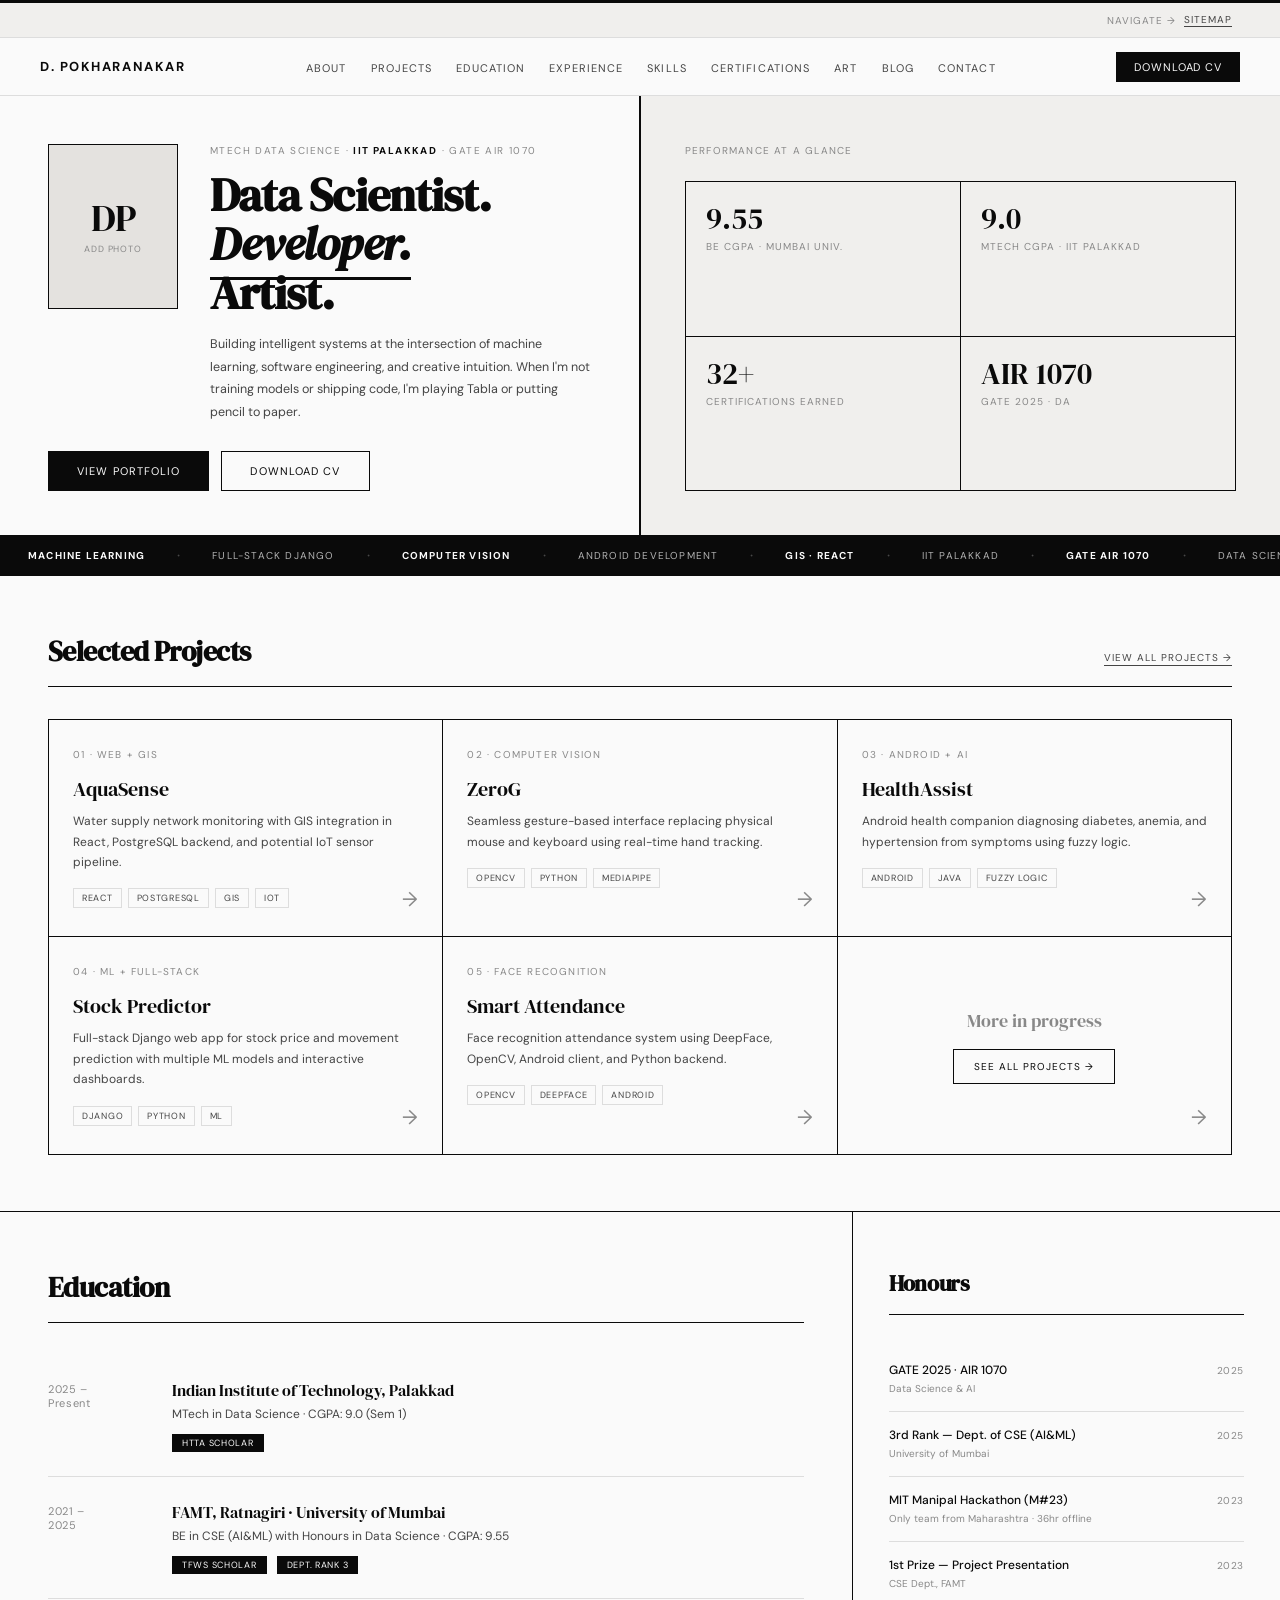
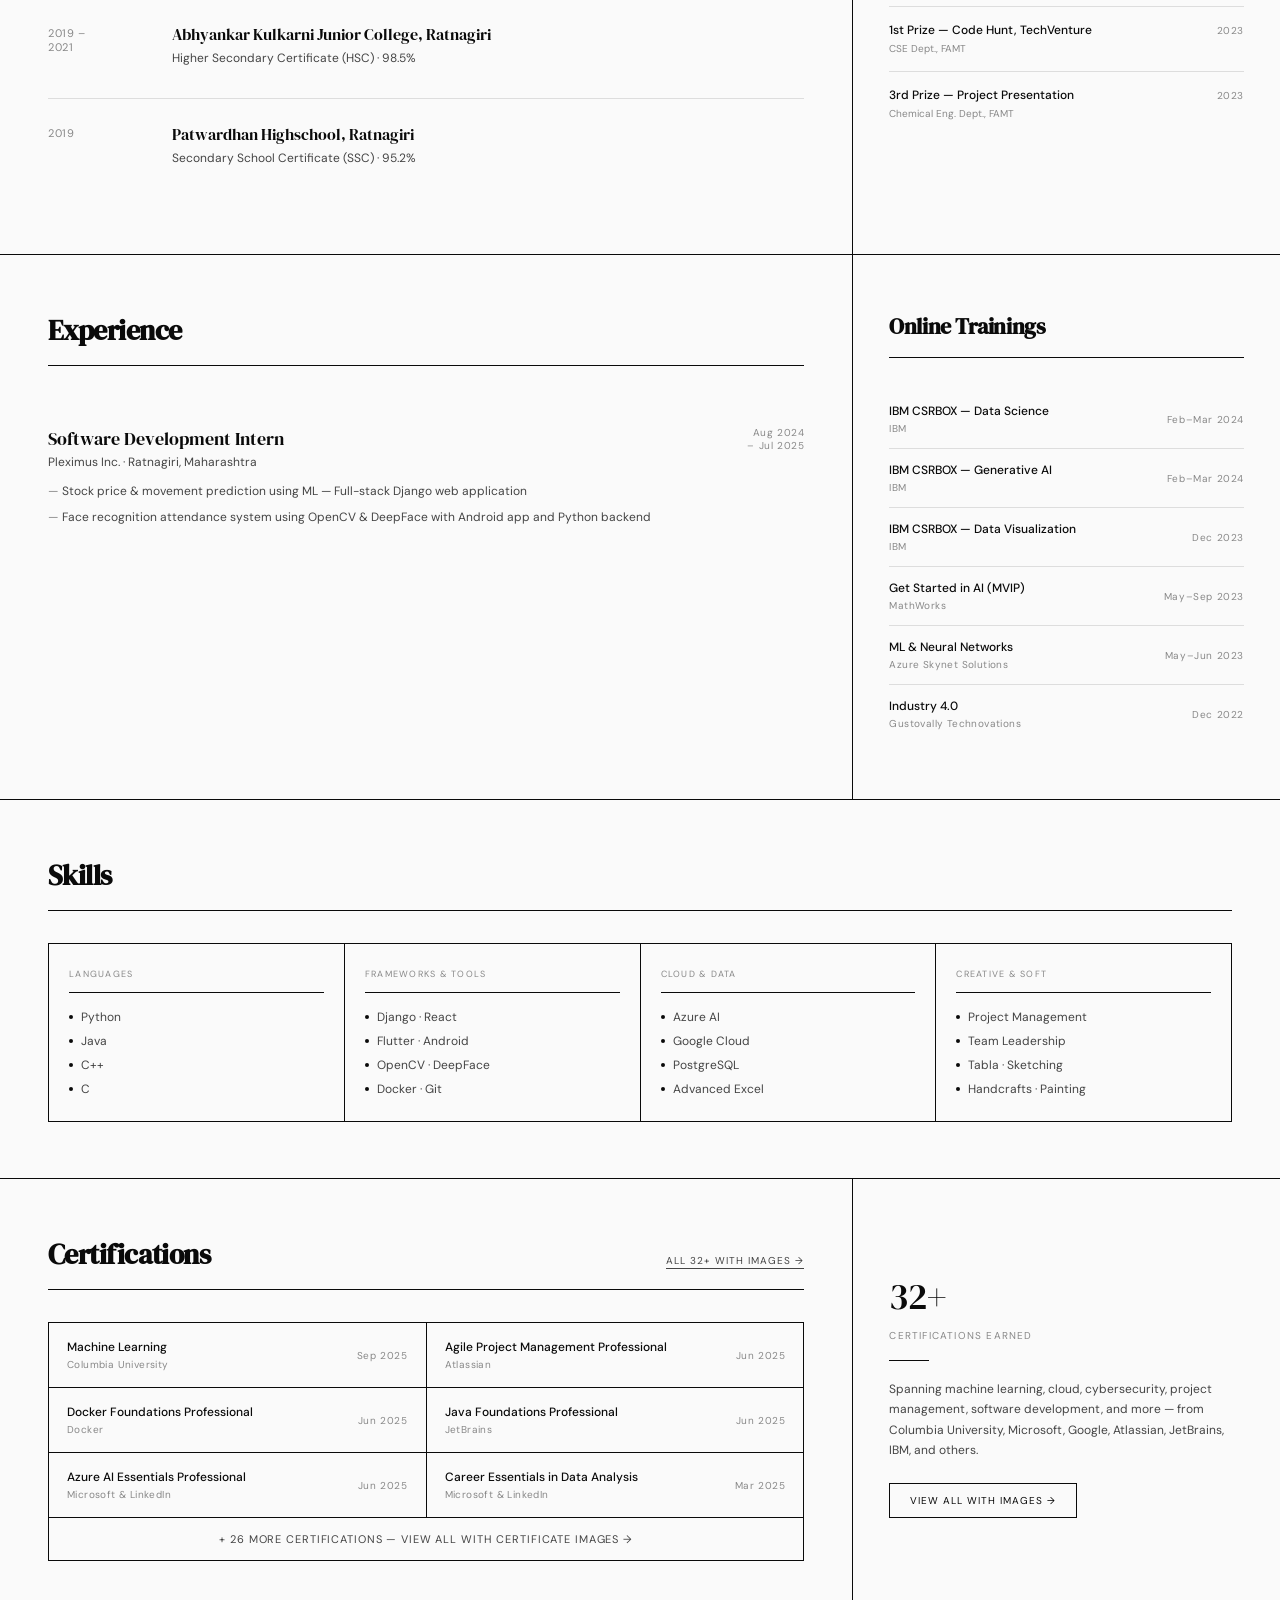
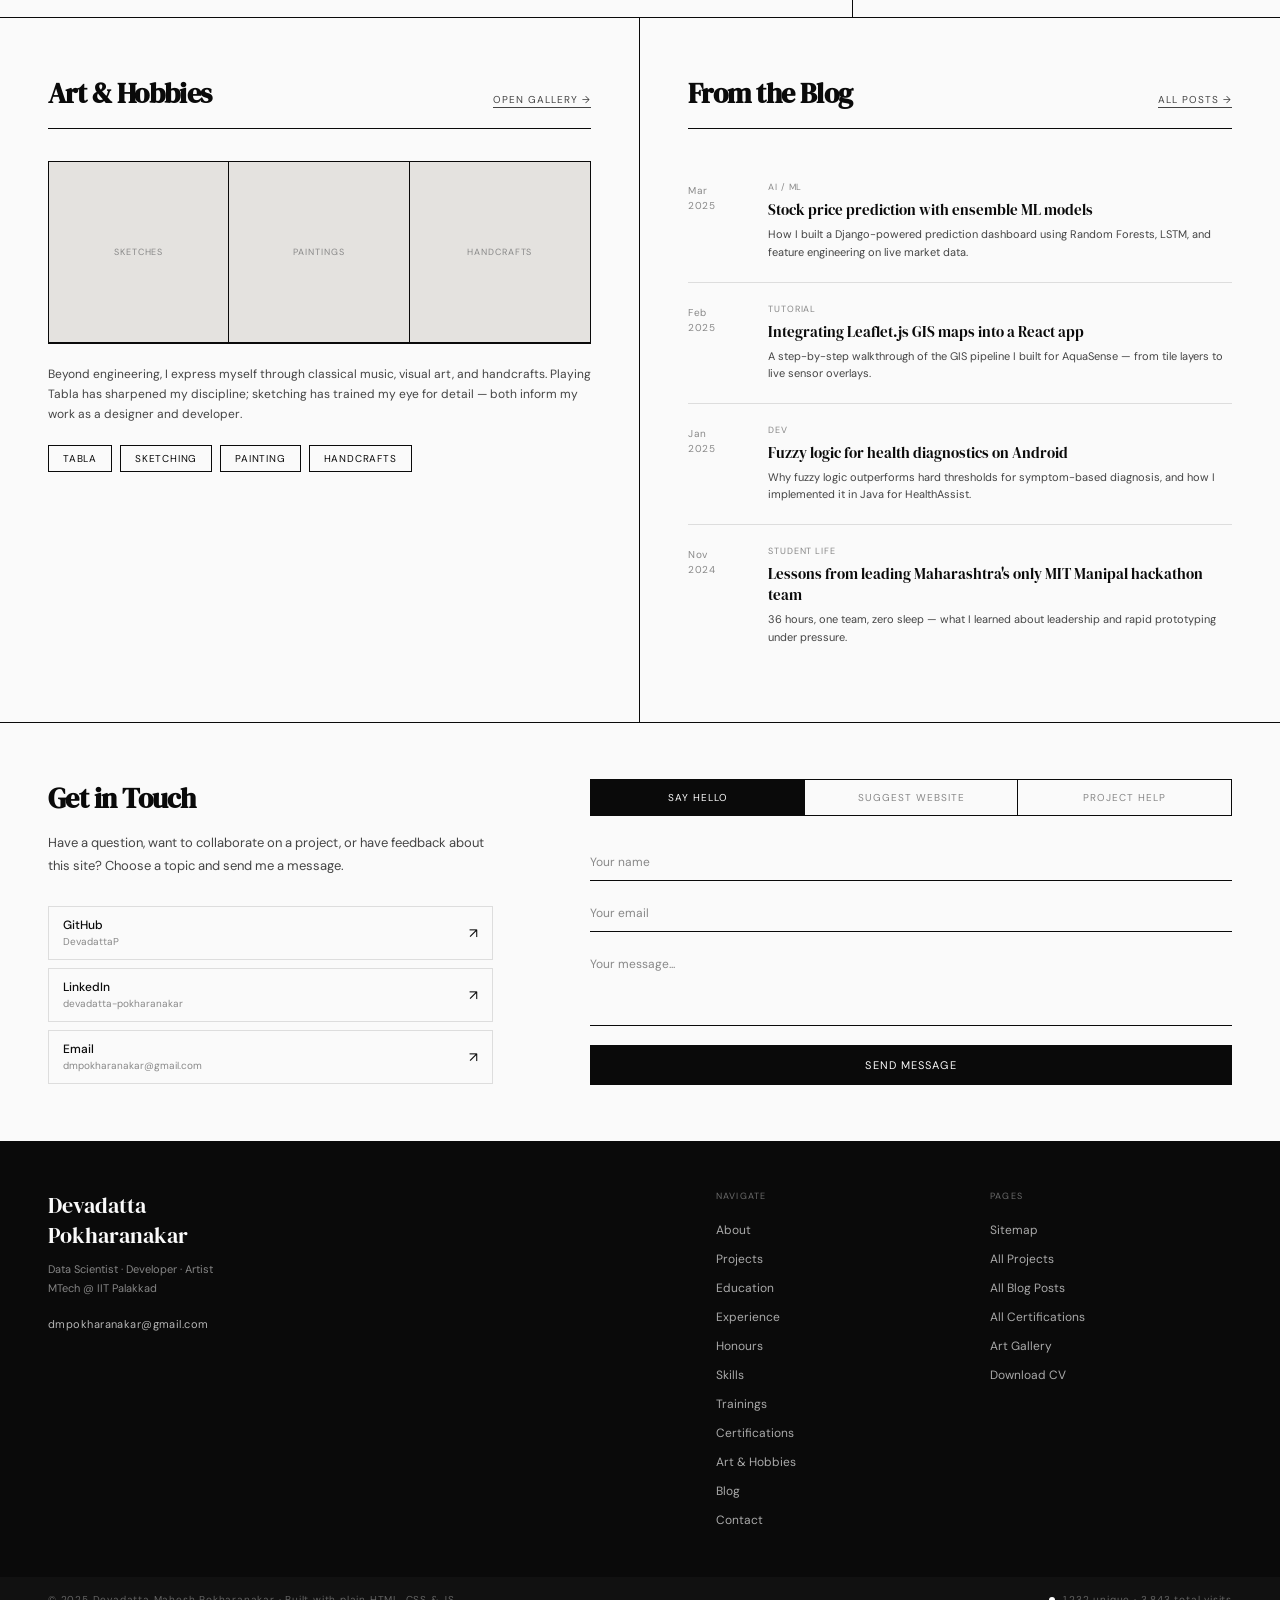
==== index.html @ aab86c7b "Portfolio website design - Developed with Claude using HTML, CSS, and JavaScript - Showcases my skil" ====
<!DOCTYPE html>
<html lang="en">
<head>
<meta charset="UTF-8"/>
<meta name="viewport" content="width=device-width, initial-scale=1.0"/>
<title>Devadatta Pokharanakar — Data Scientist · Developer · Artist</title>
<meta name="description" content="Portfolio of Devadatta Pokharanakar — MTech Data Science at IIT Palakkad, Software Developer, and Artist."/>
<link rel="preconnect" href="https://fonts.googleapis.com"/>
<link rel="preconnect" href="https://fonts.gstatic.com" crossorigin/>
<link href="https://fonts.googleapis.com/css2?family=DM+Serif+Display:ital@0;1&family=DM+Sans:ital,opsz,wght@0,9..40,300;0,9..40,400;0,9..40,500;0,9..40,700;1,9..40,300&display=swap" rel="stylesheet"/>
<style>
  *, *::before, *::after { box-sizing: border-box; margin: 0; padding: 0; }

  :root {
    --ink:       #0A0A0A;
    --ink-mid:   #444444;
    --ink-light: #888888;
    --paper:     #FAFAFA;
    --paper-mid: #F0EFED;
    --paper-dark:#E4E2DF;
    --rule:      #0A0A0A;
    --rule-light:#DDDDDD;
    --serif:     'DM Serif Display', Georgia, serif;
    --sans:      'DM Sans', system-ui, sans-serif;
    --ticker-speed: 35s;
  }

  html { scroll-behavior: smooth; }
  body { font-family: var(--sans); background: var(--paper); color: var(--ink); overflow-x: hidden; cursor: crosshair; }
  a { color: inherit; text-decoration: none; }
  img { display: block; max-width: 100%; }

  @keyframes fadeUp { from { opacity:0; transform:translateY(18px); } to { opacity:1; transform:translateY(0); } }
  @keyframes pulse { 0%,100% { opacity:1; } 50% { opacity:0.3; } }

  .reveal { opacity:0; animation:fadeUp 0.6s cubic-bezier(0.22,1,0.36,1) forwards; }
  .reveal-1 { animation-delay:0.05s; }
  .reveal-2 { animation-delay:0.15s; }
  .reveal-3 { animation-delay:0.25s; }
  .reveal-4 { animation-delay:0.35s; }
  .reveal-5 { animation-delay:0.5s; }
  .reveal-6 { animation-delay:0.65s; }

  /* TOP RULE */
  .top-rule { height:3px; background:var(--ink); }

  /* SITEMAP BAR */
  .sitemap-bar { background:var(--paper-mid); border-bottom:0.5px solid var(--rule-light); padding:10px 48px; display:flex; align-items:center; justify-content:flex-end; gap:8px; }
  .sitemap-bar span { font-size:10px; letter-spacing:0.1em; text-transform:uppercase; color:var(--ink-light); }
  .sitemap-bar a { font-size:10px; letter-spacing:0.1em; text-transform:uppercase; color:var(--ink-mid); border-bottom:0.5px solid var(--ink-mid); transition:color 0.15s; }
  .sitemap-bar a:hover { color:var(--ink); }

  /* NAVBAR */
  nav { display:flex; align-items:center; justify-content:space-between; padding:0 40px; height:58px; border-bottom:0.5px solid var(--rule-light); position:sticky; top:0; background:var(--paper); z-index:100; }
  .nav-logo { font-size:13px; font-weight:700; letter-spacing:0.12em; text-transform:uppercase; }
  .nav-links { display:flex; gap:24px; list-style:none; }
  .nav-links a { font-size:11px; letter-spacing:0.1em; text-transform:uppercase; color:var(--ink-mid); transition:color 0.15s; padding-bottom:2px; border-bottom:1.5px solid transparent; }
  .nav-links a:hover, .nav-links a.active { color:var(--ink); border-bottom-color:var(--ink); }
  .nav-cta { font-size:11px; letter-spacing:0.08em; text-transform:uppercase; background:var(--ink); color:var(--paper); padding:8px 18px; border:none; cursor:pointer; transition:background 0.15s; display:inline-block; }
  .nav-cta:hover { background:var(--ink-mid); }

  /* HERO */
  .hero { display:grid; grid-template-columns:1fr 1.5px 1fr; border-bottom:1px solid var(--rule); min-height:400px; }

  /* Hero left: portrait beside text */
  .hero-left { padding:48px 48px 44px; display:flex; flex-direction:column; justify-content:space-between; }
  .hero-left-inner { display:flex; gap:32px; align-items:flex-start; margin-bottom:28px; }

  .hero-photo-wrap { flex-shrink:0; width:130px; }
  .hero-photo { width:130px; height:165px; object-fit:cover; object-position:top center; border:1px solid var(--rule); display:block; }
  .hero-photo-placeholder { width:130px; height:165px; background:var(--paper-dark); border:1px solid var(--rule); display:flex; flex-direction:column; align-items:center; justify-content:center; gap:6px; }
  .hero-photo-placeholder .initials { font-family:var(--serif); font-size:38px; color:var(--ink); line-height:1; }
  .hero-photo-placeholder .ph-label { font-size:9px; letter-spacing:0.1em; text-transform:uppercase; color:var(--ink-light); }

  .hero-text-block { flex:1; min-width:0; }
  .hero-eyebrow { font-size:10px; letter-spacing:0.14em; text-transform:uppercase; color:var(--ink-light); margin-bottom:14px; }
  .hero-eyebrow span { color:var(--ink); font-weight:700; }
  .hero-title { font-family:var(--serif); font-size:clamp(26px,3.6vw,46px); line-height:1.06; letter-spacing:-0.02em; color:var(--ink); margin-bottom:16px; }
  .hero-title em { font-style:italic; border-bottom:3px solid var(--ink); padding-bottom:2px; }
  .hero-sub { font-size:12.5px; color:var(--ink-mid); line-height:1.8; }
  .hero-actions { display:flex; gap:12px; flex-wrap:wrap; }

  .btn-primary { background:var(--ink); color:var(--paper); font-family:var(--sans); font-size:11px; letter-spacing:0.1em; text-transform:uppercase; padding:12px 28px; border:1.5px solid var(--ink); cursor:pointer; transition:all 0.15s; display:inline-block; }
  .btn-primary:hover { background:transparent; color:var(--ink); }
  .btn-outline { background:transparent; color:var(--ink); font-family:var(--sans); font-size:11px; letter-spacing:0.1em; text-transform:uppercase; padding:12px 28px; border:1.5px solid var(--ink); cursor:pointer; transition:all 0.15s; display:inline-block; }
  .btn-outline:hover { background:var(--ink); color:var(--paper); }

  .hero-divider { background:var(--rule); }

  /* Hero right: stats only */
  .hero-right { padding:48px 44px 44px; display:flex; flex-direction:column; background:var(--paper-mid); }
  .hero-right-label { font-size:10px; letter-spacing:0.12em; text-transform:uppercase; color:var(--ink-light); margin-bottom:24px; }
  .stats-grid { display:grid; grid-template-columns:1fr 1fr; gap:0; flex:1; border-top:1px solid var(--rule); border-left:1px solid var(--rule); }
  .stat-cell { padding:22px 20px; border-right:1px solid var(--rule); border-bottom:1px solid var(--rule); transition:background 0.2s; }
  .stat-cell:hover { background:var(--paper-dark); }
  .stat-n { font-family:var(--serif); font-size:30px; color:var(--ink); line-height:1; margin-bottom:6px; }
  .stat-l { font-size:10px; letter-spacing:0.1em; text-transform:uppercase; color:var(--ink-light); }

  /* TICKER */
  .ticker-wrap { background:var(--ink); overflow:hidden; height:40px; display:flex; align-items:center; border-bottom:1px solid var(--rule); }
  .ticker-track { display:flex; animation:ticker var(--ticker-speed) linear infinite; white-space:nowrap; align-items:center; }
  @keyframes ticker { from { transform:translateX(0); } to { transform:translateX(-50%); } }
  .ticker-item { font-size:10px; letter-spacing:0.12em; text-transform:uppercase; color:var(--paper); padding:0 28px; opacity:0.7; }
  .ticker-item.hi { opacity:1; font-weight:700; }
  .ticker-dot { color:rgba(255,255,255,0.25); font-size:16px; padding:0 4px; }

  /* SECTION HEADER */
  .section-header { display:flex; align-items:baseline; justify-content:space-between; padding:0 0 16px; border-bottom:1px solid var(--rule); margin-bottom:32px; }
  .section-title { font-family:var(--serif); font-size:28px; color:var(--ink); letter-spacing:-0.02em; }
  .section-link { font-size:10px; letter-spacing:0.1em; text-transform:uppercase; color:var(--ink-mid); border-bottom:1px solid var(--ink-mid); padding-bottom:1px; transition:color 0.15s,border-color 0.15s; }
  .section-link:hover { color:var(--ink); border-color:var(--ink); }

  /* PROJECTS */
  .projects-section { padding:56px 48px; border-bottom:1px solid var(--rule); }
  .projects-grid { display:grid; grid-template-columns:repeat(3,1fr); gap:0; border-top:1px solid var(--rule); border-left:1px solid var(--rule); }
  .project-card { border-right:1px solid var(--rule); border-bottom:1px solid var(--rule); padding:28px 24px; transition:background 0.2s; cursor:pointer; position:relative; overflow:hidden; }
  .project-card::after { content:'→'; position:absolute; bottom:24px; right:24px; font-size:20px; color:var(--ink-light); transition:transform 0.2s,color 0.2s; }
  .project-card:hover { background:var(--ink); }
  .project-card:hover .proj-num, .project-card:hover .proj-name, .project-card:hover .proj-desc, .project-card:hover .proj-tag { color:var(--paper); border-color:rgba(255,255,255,0.3); }
  .project-card:hover::after { color:var(--paper); transform:translate(3px,-3px); }
  .proj-num { font-size:10px; letter-spacing:0.12em; text-transform:uppercase; color:var(--ink-light); margin-bottom:16px; transition:color 0.2s; }
  .proj-name { font-family:var(--serif); font-size:20px; color:var(--ink); margin-bottom:10px; line-height:1.2; transition:color 0.2s; }
  .proj-desc { font-size:12px; color:var(--ink-mid); line-height:1.7; margin-bottom:16px; transition:color 0.2s; }
  .proj-tags { display:flex; gap:6px; flex-wrap:wrap; }
  .proj-tag { font-size:9px; letter-spacing:0.08em; text-transform:uppercase; border:0.5px solid var(--rule-light); color:var(--ink-mid); padding:3px 8px; transition:color 0.2s,border-color 0.2s; }

  /* TWO-COL */
  .two-col { display:grid; grid-template-columns:2fr 1fr; border-bottom:1px solid var(--rule); }
  .col-main { padding:56px 48px; border-right:1px solid var(--rule); }
  .col-side { padding:56px 36px; }

  /* EDUCATION */
  .edu-item { display:grid; grid-template-columns:100px 1fr; gap:24px; padding:24px 0; border-bottom:0.5px solid var(--rule-light); }
  .edu-item:last-child { border-bottom:none; }
  .edu-year { font-size:11px; letter-spacing:0.06em; color:var(--ink-light); padding-top:3px; }
  .edu-inst { font-family:var(--serif); font-size:16px; color:var(--ink); margin-bottom:4px; }
  .edu-degree { font-size:12px; color:var(--ink-mid); margin-bottom:6px; line-height:1.6; }
  .edu-badge { display:inline-block; font-size:9px; letter-spacing:0.08em; text-transform:uppercase; background:var(--ink); color:var(--paper); padding:3px 10px; margin-top:4px; }

  /* AWARDS */
  .award-item { padding:14px 0; border-bottom:0.5px solid var(--rule-light); display:flex; justify-content:space-between; align-items:baseline; gap:12px; }
  .award-item:last-child { border-bottom:none; }
  .award-name { font-size:12px; color:var(--ink); font-weight:500; line-height:1.5; }
  .award-year { font-size:10px; color:var(--ink-light); white-space:nowrap; letter-spacing:0.06em; }

  /* EXPERIENCE */
  .exp-item { padding:28px 0; border-bottom:0.5px solid var(--rule-light); }
  .exp-item:last-child { border-bottom:none; }
  .exp-header { display:flex; justify-content:space-between; align-items:flex-start; margin-bottom:12px; }
  .exp-role { font-family:var(--serif); font-size:18px; color:var(--ink); margin-bottom:3px; }
  .exp-company { font-size:12px; color:var(--ink-mid); }
  .exp-date { font-size:10px; color:var(--ink-light); letter-spacing:0.06em; text-align:right; white-space:nowrap; }
  .exp-bullets { list-style:none; display:flex; flex-direction:column; gap:6px; }
  .exp-bullets li { font-size:12px; color:var(--ink-mid); padding-left:14px; position:relative; line-height:1.6; }
  .exp-bullets li::before { content:'—'; position:absolute; left:0; color:var(--ink-light); }

  /* SKILLS */
  .skills-section { padding:56px 48px; border-bottom:1px solid var(--rule); }
  .skills-groups { display:grid; grid-template-columns:repeat(4,1fr); gap:0; border-top:1px solid var(--rule); border-left:1px solid var(--rule); }
  .skill-group { border-right:1px solid var(--rule); border-bottom:1px solid var(--rule); padding:24px 20px; }
  .sg-label { font-size:9px; letter-spacing:0.14em; text-transform:uppercase; color:var(--ink-light); margin-bottom:16px; padding-bottom:12px; border-bottom:1px solid var(--rule); }
  .sg-items { display:flex; flex-direction:column; gap:8px; }
  .sg-item { font-size:12px; color:var(--ink-mid); display:flex; align-items:center; gap:8px; }
  .sg-item::before { content:''; width:4px; height:4px; background:var(--ink); border-radius:50%; flex-shrink:0; }

  /* CERTS */
  .cert-grid { display:grid; grid-template-columns:repeat(2,1fr); gap:0; border-top:1px solid var(--rule); border-left:1px solid var(--rule); }
  .cert-item { border-right:1px solid var(--rule); border-bottom:1px solid var(--rule); padding:16px 18px; display:flex; justify-content:space-between; align-items:center; transition:background 0.15s; }
  .cert-item:hover { background:var(--paper-dark); }
  .cert-name { font-size:12px; color:var(--ink); font-weight:500; margin-bottom:3px; }
  .cert-issuer { font-size:10px; color:var(--ink-light); letter-spacing:0.04em; }
  .cert-date { font-size:10px; color:var(--ink-light); letter-spacing:0.06em; white-space:nowrap; margin-left:12px; }
  .cert-more { grid-column:span 2; border-right:1px solid var(--rule); border-bottom:1px solid var(--rule); padding:14px 18px; text-align:center; font-size:11px; letter-spacing:0.08em; text-transform:uppercase; color:var(--ink-mid); cursor:pointer; transition:background 0.15s,color 0.15s; }
  .cert-more:hover { background:var(--ink); color:var(--paper); }

  /* ART + BLOG */
  .strip-section { display:grid; grid-template-columns:1fr 1fr; border-bottom:1px solid var(--rule); }
  .strip-col { padding:56px 48px; }
  .strip-col:first-child { border-right:1px solid var(--rule); }
  .art-grid { display:grid; grid-template-columns:repeat(3,1fr); gap:0; border:1px solid var(--rule); margin-bottom:20px; }
  .art-thumb { aspect-ratio:1; background:var(--paper-dark); border-right:1px solid var(--rule); border-bottom:1px solid var(--rule); display:flex; align-items:center; justify-content:center; transition:background 0.2s; cursor:pointer; }
  .art-thumb:hover { background:var(--paper-mid); }
  .art-thumb:nth-child(3n) { border-right:none; }
  .art-thumb:nth-child(n+4) { border-bottom:none; }
  .art-thumb .art-label { font-size:9px; letter-spacing:0.1em; text-transform:uppercase; color:var(--ink-light); text-align:center; padding:8px; }
  .art-hobby-tags { display:flex; gap:8px; flex-wrap:wrap; }
  .hobby-tag { font-size:10px; letter-spacing:0.08em; text-transform:uppercase; border:1px solid var(--ink); padding:6px 14px; color:var(--ink); transition:background 0.15s,color 0.15s; cursor:pointer; }
  .hobby-tag:hover { background:var(--ink); color:var(--paper); }

  /* BLOG */
  .blog-item { padding:20px 0; border-bottom:0.5px solid var(--rule-light); display:grid; grid-template-columns:60px 1fr; gap:20px; cursor:pointer; }
  .blog-item:last-child { border-bottom:none; }
  .blog-item:hover .blog-title { border-bottom-color:var(--ink); }
  .blog-date { font-size:10px; color:var(--ink-light); letter-spacing:0.06em; padding-top:2px; line-height:1.5; }
  .blog-cat { font-size:9px; letter-spacing:0.1em; text-transform:uppercase; color:var(--ink-light); margin-bottom:6px; }
  .blog-title { font-family:var(--serif); font-size:15px; color:var(--ink); margin-bottom:4px; line-height:1.3; border-bottom:1px solid transparent; display:inline; transition:border-color 0.15s; }
  .blog-excerpt { display:block; font-size:11px; color:var(--ink-mid); margin-top:6px; line-height:1.6; }

  /* CONTACT — unified */
  .contact-section { padding:56px 48px; border-bottom:1px solid var(--rule); display:grid; grid-template-columns:1fr 1.5px 1.4fr; gap:0; align-items:start; }
  .contact-intro { padding-right:48px; }
  .contact-intro h2 { font-family:var(--serif); font-size:28px; color:var(--ink); letter-spacing:-0.02em; margin-bottom:14px; }
  .contact-intro p { font-size:13px; color:var(--ink-mid); line-height:1.8; margin-bottom:28px; }
  .contact-social { display:flex; flex-direction:column; gap:8px; }
  .social-link { display:flex; align-items:center; justify-content:space-between; padding:10px 14px; border:0.5px solid var(--rule-light); font-size:12px; color:var(--ink); transition:background 0.15s,color 0.15s; }
  .social-link:hover { background:var(--ink); color:var(--paper); }
  .social-link .sl-name { font-weight:500; }
  .social-link .sl-handle { font-size:10px; color:var(--ink-light); transition:color 0.15s; }
  .social-link:hover .sl-handle { color:rgba(255,255,255,0.6); }
  .social-link .sl-arrow { font-size:14px; }
  .contact-vdivider { background:var(--rule); }
  .contact-form-wrap { padding-left:48px; }

  /* Topic tabs */
  .topic-tabs { display:flex; margin-bottom:28px; border:1px solid var(--rule); }
  .topic-tab { flex:1; padding:11px 6px; font-family:var(--sans); font-size:10px; letter-spacing:0.1em; text-transform:uppercase; text-align:center; background:transparent; color:var(--ink-light); border:none; border-right:1px solid var(--rule); cursor:pointer; transition:background 0.15s,color 0.15s; }
  .topic-tab:last-child { border-right:none; }
  .topic-tab:hover { background:var(--paper-dark); color:var(--ink); }
  .topic-tab.active { background:var(--ink); color:var(--paper); }

  .form-panel { display:none; }
  .form-panel.active { display:block; }

  .contact-form input, .contact-form textarea {
    width:100%; font-family:var(--sans); font-size:12px; color:var(--ink); background:transparent;
    border:none; border-bottom:1px solid var(--ink); padding:10px 0; margin-bottom:14px;
    outline:none; resize:none; transition:border-color 0.15s;
  }
  .contact-form input::placeholder, .contact-form textarea::placeholder { color:var(--ink-light); }
  .contact-form textarea { height:80px; }

  /* FOOTER */
  footer { background:var(--ink); padding:48px; display:grid; grid-template-columns:1.2fr 1fr; gap:48px; }

  .footer-brand .footer-logo { font-family:var(--serif); font-size:22px; color:var(--paper); margin-bottom:10px; }
  .footer-brand .footer-tagline { font-size:11px; color:rgba(255,255,255,0.5); line-height:1.7; margin-bottom:20px; }
  .footer-brand .footer-email { font-size:11px; color:rgba(255,255,255,0.7); letter-spacing:0.04em; }

  /* Two sub-columns inside footer right */
  .footer-nav { display:grid; grid-template-columns:1fr 1fr; gap:32px; }
  .footer-nav-title { font-size:9px; letter-spacing:0.14em; text-transform:uppercase; color:rgba(255,255,255,0.4); margin-bottom:16px; }
  .footer-nav-links { list-style:none; display:flex; flex-direction:column; gap:8px; }
  .footer-nav-links li a { font-size:12px; color:rgba(255,255,255,0.65); transition:color 0.15s; }
  .footer-nav-links li a:hover { color:#fff; }

  .footer-bottom { background:#111; padding:16px 48px; display:flex; justify-content:space-between; align-items:center; }
  .footer-bottom span { font-size:10px; letter-spacing:0.08em; color:rgba(255,255,255,0.35); }
  .footer-visitor { font-size:10px; letter-spacing:0.08em; color:rgba(255,255,255,0.5); display:flex; align-items:center; gap:8px; }
  .fdot { width:6px; height:6px; border-radius:50%; background:#fff; flex-shrink:0; animation:pulse 2s infinite; }

  /* RESPONSIVE */
  @media (max-width:960px) {
    nav { padding:0 20px; }
    .nav-links { display:none; }
    .hero { grid-template-columns:1fr; }
    .hero-divider { display:none; }
    .hero-left { padding:32px 24px; }
    /* stack photo above text on small screens */
    .hero-left-inner { flex-direction:column; align-items:flex-start; gap:20px; }
    .hero-photo-wrap { width:100px; }
    .hero-photo, .hero-photo-placeholder { width:100px; height:130px; }
    .hero-photo-placeholder .initials { font-size:28px; }
    .hero-right { padding:32px 24px; }
    .projects-grid { grid-template-columns:1fr 1fr; }
    .two-col { grid-template-columns:1fr; }
    .col-main { padding:32px 24px; border-right:none; border-bottom:1px solid var(--rule); }
    .col-side { padding:32px 24px; }
    .skills-groups { grid-template-columns:1fr 1fr; }
    .strip-section { grid-template-columns:1fr; }
    .strip-col { padding:36px 24px; }
    .strip-col:first-child { border-right:none; border-bottom:1px solid var(--rule); }
    .contact-section { grid-template-columns:1fr; padding:36px 24px; }
    .contact-intro { padding-right:0; padding-bottom:32px; border-bottom:1px solid var(--rule-light); margin-bottom:32px; }
    .contact-vdivider { display:none; }
    .contact-form-wrap { padding-left:0; }
    .projects-section, .skills-section { padding:36px 24px; }
    .sitemap-bar { padding:10px 24px; }
    footer { grid-template-columns:1fr; gap:32px; padding:36px 24px; }
    .footer-bottom { padding:14px 24px; flex-direction:column; gap:6px; text-align:center; }
  }

  @media (max-width:540px) {
    .projects-grid { grid-template-columns:1fr; }
    .stats-grid { grid-template-columns:1fr 1fr; }
    .skills-groups { grid-template-columns:1fr; }
    .cert-grid { grid-template-columns:1fr; }
    .cert-more { grid-column:span 1; }
    .footer-nav { grid-template-columns:1fr; gap:24px; }
    .hero-title { font-size:26px; }
    .topic-tab { font-size:9px; letter-spacing:0.05em; padding:10px 4px; }
  }
</style>
</head>
<body>

<div class="top-rule"></div>

<div class="sitemap-bar">
  <span>Navigate →</span>
  <a href="sitemap.html">Sitemap</a>
</div>

<!-- NAVBAR -->
<nav class="reveal reveal-1">
  <div class="nav-logo">D. Pokharanakar</div>
  <ul class="nav-links">
    <li><a href="#about" class="active">About</a></li>
    <li><a href="#projects">Projects</a></li>
    <li><a href="#education">Education</a></li>
    <li><a href="#experience">Experience</a></li>
    <li><a href="#skills">Skills</a></li>
    <li><a href="#certifications">Certifications</a></li>
    <li><a href="#art">Art</a></li>
    <li><a href="#blog">Blog</a></li>
    <li><a href="#contact">Contact</a></li>
  </ul>
  <a href="resume.pdf" download class="nav-cta">Download CV</a>
</nav>

<!-- ═══════════ HERO ═══════════ -->
<section id="about" class="hero">

  <div class="hero-left reveal reveal-2">
    <div class="hero-left-inner">

      <!-- PORTRAIT — replace placeholder with your photo when ready -->
      <div class="hero-photo-wrap">
        <!--
          To use your own photo, replace the <div class="hero-photo-placeholder"> block below with:
          <img src="photo.jpg" alt="Devadatta Pokharanakar" class="hero-photo"/>
        -->
        <div class="hero-photo-placeholder">
          <span class="initials">DP</span>
          <span class="ph-label">Add photo</span>
        </div>
      </div>

      <div class="hero-text-block">
        <div class="hero-eyebrow">MTech Data Science · <span>IIT Palakkad</span> · GATE AIR 1070</div>
        <h1 class="hero-title">Data Scientist.<br><em>Developer.</em><br>Artist.</h1>
        <p class="hero-sub">Building intelligent systems at the intersection of machine learning, software engineering, and creative intuition. When I'm not training models or shipping code, I'm playing Tabla or putting pencil to paper.</p>
      </div>
    </div>

    <div class="hero-actions">
      <a href="#projects" class="btn-primary">View Portfolio</a>
      <a href="resume.pdf" download class="btn-outline">Download CV</a>
    </div>
  </div>

  <div class="hero-divider"></div>

  <!-- RIGHT: stats panel (visitor counter removed) -->
  <div class="hero-right reveal reveal-3">
    <div class="hero-right-label">Performance at a glance</div>
    <div class="stats-grid">
      <div class="stat-cell"><div class="stat-n">9.55</div><div class="stat-l">BE CGPA · Mumbai Univ.</div></div>
      <div class="stat-cell"><div class="stat-n">9.0</div><div class="stat-l">MTech CGPA · IIT Palakkad</div></div>
      <div class="stat-cell"><div class="stat-n">32+</div><div class="stat-l">Certifications earned</div></div>
      <div class="stat-cell"><div class="stat-n">AIR 1070</div><div class="stat-l">GATE 2025 · DA</div></div>
    </div>
  </div>

</section>

<!-- TICKER -->
<div class="ticker-wrap reveal reveal-4">
  <div class="ticker-track" id="ticker"></div>
</div>

<!-- ═══════════ PROJECTS ═══════════ -->
<section id="projects" class="projects-section reveal reveal-5">
  <div class="section-header">
    <h2 class="section-title">Selected Projects</h2>
    <a href="projects.html" class="section-link">View all projects →</a>
  </div>
  <div class="projects-grid">

    <div class="project-card">
      <div class="proj-num">01 · Web + GIS</div>
      <div class="proj-name">AquaSense</div>
      <p class="proj-desc">Water supply network monitoring with GIS integration in React, PostgreSQL backend, and potential IoT sensor pipeline.</p>
      <div class="proj-tags"><span class="proj-tag">React</span><span class="proj-tag">PostgreSQL</span><span class="proj-tag">GIS</span><span class="proj-tag">IoT</span></div>
    </div>

    <div class="project-card">
      <div class="proj-num">02 · Computer Vision</div>
      <div class="proj-name">ZeroG</div>
      <p class="proj-desc">Seamless gesture-based interface replacing physical mouse and keyboard using real-time hand tracking.</p>
      <div class="proj-tags"><span class="proj-tag">OpenCV</span><span class="proj-tag">Python</span><span class="proj-tag">Mediapipe</span></div>
    </div>

    <div class="project-card">
      <div class="proj-num">03 · Android + AI</div>
      <div class="proj-name">HealthAssist</div>
      <p class="proj-desc">Android health companion diagnosing diabetes, anemia, and hypertension from symptoms using fuzzy logic.</p>
      <div class="proj-tags"><span class="proj-tag">Android</span><span class="proj-tag">Java</span><span class="proj-tag">Fuzzy Logic</span></div>
    </div>

    <div class="project-card">
      <div class="proj-num">04 · ML + Full-Stack</div>
      <div class="proj-name">Stock Predictor</div>
      <p class="proj-desc">Full-stack Django web app for stock price and movement prediction with multiple ML models and interactive dashboards.</p>
      <div class="proj-tags"><span class="proj-tag">Django</span><span class="proj-tag">Python</span><span class="proj-tag">ML</span></div>
    </div>

    <div class="project-card">
      <div class="proj-num">05 · Face Recognition</div>
      <div class="proj-name">Smart Attendance</div>
      <p class="proj-desc">Face recognition attendance system using DeepFace, OpenCV, Android client, and Python backend.</p>
      <div class="proj-tags"><span class="proj-tag">OpenCV</span><span class="proj-tag">DeepFace</span><span class="proj-tag">Android</span></div>
    </div>

    <div class="project-card" style="display:flex;flex-direction:column;justify-content:center;align-items:center;min-height:200px;cursor:default;">
      <div style="font-family:var(--serif);font-size:18px;color:var(--ink-light);margin-bottom:16px;">More in progress</div>
      <a href="projects.html" class="btn-outline" style="font-size:10px;padding:10px 20px;">See all projects →</a>
    </div>

  </div>
</section>

<!-- ═══════════ EDUCATION + HONOURS ═══════════ -->
<div class="two-col">
  <div id="education" class="col-main reveal reveal-5">
    <div class="section-header">
      <h2 class="section-title">Education</h2>
    </div>

    <div class="edu-item">
      <div class="edu-year">2025 –<br>Present</div>
      <div>
        <div class="edu-inst">Indian Institute of Technology, Palakkad</div>
        <div class="edu-degree">MTech in Data Science · CGPA: 9.0 (Sem 1)</div>
        <span class="edu-badge">HTTA Scholar</span>
      </div>
    </div>
    <div class="edu-item">
      <div class="edu-year">2021 –<br>2025</div>
      <div>
        <div class="edu-inst">FAMT, Ratnagiri · University of Mumbai</div>
        <div class="edu-degree">BE in CSE (AI&ML) with Honours in Data Science · CGPA: 9.55</div>
        <span class="edu-badge">TFWS Scholar</span>
        <span class="edu-badge" style="margin-left:6px">Dept. Rank 3</span>
      </div>
    </div>
    <div class="edu-item">
      <div class="edu-year">2019 –<br>2021</div>
      <div>
        <div class="edu-inst">Abhyankar Kulkarni Junior College, Ratnagiri</div>
        <div class="edu-degree">Higher Secondary Certificate (HSC) · 98.5%</div>
      </div>
    </div>
    <div class="edu-item">
      <div class="edu-year">2019</div>
      <div>
        <div class="edu-inst">Patwardhan Highschool, Ratnagiri</div>
        <div class="edu-degree">Secondary School Certificate (SSC) · 95.2%</div>
      </div>
    </div>
  </div>

  <div id="honours" class="col-side reveal reveal-6">
    <div class="section-header">
      <h2 class="section-title" style="font-size:22px">Honours</h2>
    </div>
    <div class="award-item">
      <div class="award-name">GATE 2025 · AIR 1070<br><span style="font-size:10px;color:var(--ink-light);font-weight:400">Data Science & AI</span></div>
      <div class="award-year">2025</div>
    </div>
    <div class="award-item">
      <div class="award-name">3rd Rank — Dept. of CSE (AI&ML)<br><span style="font-size:10px;color:var(--ink-light);font-weight:400">University of Mumbai</span></div>
      <div class="award-year">2025</div>
    </div>
    <div class="award-item">
      <div class="award-name">MIT Manipal Hackathon (M#23)<br><span style="font-size:10px;color:var(--ink-light);font-weight:400">Only team from Maharashtra · 36hr offline</span></div>
      <div class="award-year">2023</div>
    </div>
    <div class="award-item">
      <div class="award-name">1st Prize — Project Presentation<br><span style="font-size:10px;color:var(--ink-light);font-weight:400">CSE Dept., FAMT</span></div>
      <div class="award-year">2023</div>
    </div>
    <div class="award-item">
      <div class="award-name">1st Prize — Code Hunt, TechVenture<br><span style="font-size:10px;color:var(--ink-light);font-weight:400">CSE Dept., FAMT</span></div>
      <div class="award-year">2023</div>
    </div>
    <div class="award-item">
      <div class="award-name">3rd Prize — Project Presentation<br><span style="font-size:10px;color:var(--ink-light);font-weight:400">Chemical Eng. Dept., FAMT</span></div>
      <div class="award-year">2023</div>
    </div>
  </div>
</div>

<!-- ═══════════ EXPERIENCE + TRAININGS ═══════════ -->
<div class="two-col">
  <div id="experience" class="col-main reveal reveal-5">
    <div class="section-header">
      <h2 class="section-title">Experience</h2>
    </div>
    <div class="exp-item">
      <div class="exp-header">
        <div>
          <div class="exp-role">Software Development Intern</div>
          <div class="exp-company">Pleximus Inc. · Ratnagiri, Maharashtra</div>
        </div>
        <div class="exp-date">Aug 2024<br>– Jul 2025</div>
      </div>
      <ul class="exp-bullets">
        <li>Stock price & movement prediction using ML — Full-stack Django web application</li>
        <li>Face recognition attendance system using OpenCV & DeepFace with Android app and Python backend</li>
      </ul>
    </div>
  </div>

  <div id="trainings" class="col-side reveal reveal-6">
    <div class="section-header">
      <h2 class="section-title" style="font-size:22px">Online Trainings</h2>
    </div>
    <div style="display:flex;flex-direction:column">
      <div style="padding:13px 0;border-bottom:0.5px solid var(--rule-light);display:flex;justify-content:space-between;align-items:center;gap:10px">
        <div><div class="cert-name">IBM CSRBOX — Data Science</div><div class="cert-issuer">IBM</div></div>
        <div class="cert-date">Feb–Mar 2024</div>
      </div>
      <div style="padding:13px 0;border-bottom:0.5px solid var(--rule-light);display:flex;justify-content:space-between;align-items:center;gap:10px">
        <div><div class="cert-name">IBM CSRBOX — Generative AI</div><div class="cert-issuer">IBM</div></div>
        <div class="cert-date">Feb–Mar 2024</div>
      </div>
      <div style="padding:13px 0;border-bottom:0.5px solid var(--rule-light);display:flex;justify-content:space-between;align-items:center;gap:10px">
        <div><div class="cert-name">IBM CSRBOX — Data Visualization</div><div class="cert-issuer">IBM</div></div>
        <div class="cert-date">Dec 2023</div>
      </div>
      <div style="padding:13px 0;border-bottom:0.5px solid var(--rule-light);display:flex;justify-content:space-between;align-items:center;gap:10px">
        <div><div class="cert-name">Get Started in AI (MVIP)</div><div class="cert-issuer">MathWorks</div></div>
        <div class="cert-date">May–Sep 2023</div>
      </div>
      <div style="padding:13px 0;border-bottom:0.5px solid var(--rule-light);display:flex;justify-content:space-between;align-items:center;gap:10px">
        <div><div class="cert-name">ML & Neural Networks</div><div class="cert-issuer">Azure Skynet Solutions</div></div>
        <div class="cert-date">May–Jun 2023</div>
      </div>
      <div style="padding:13px 0;display:flex;justify-content:space-between;align-items:center;gap:10px">
        <div><div class="cert-name">Industry 4.0</div><div class="cert-issuer">Gustovally Technovations</div></div>
        <div class="cert-date">Dec 2022</div>
      </div>
    </div>
  </div>
</div>

<!-- ═══════════ SKILLS ═══════════ -->
<section id="skills" class="skills-section reveal reveal-5">
  <div class="section-header">
    <h2 class="section-title">Skills</h2>
  </div>
  <div class="skills-groups">
    <div class="skill-group">
      <div class="sg-label">Languages</div>
      <div class="sg-items">
        <div class="sg-item">Python</div><div class="sg-item">Java</div>
        <div class="sg-item">C++</div><div class="sg-item">C</div>
      </div>
    </div>
    <div class="skill-group">
      <div class="sg-label">Frameworks & Tools</div>
      <div class="sg-items">
        <div class="sg-item">Django · React</div><div class="sg-item">Flutter · Android</div>
        <div class="sg-item">OpenCV · DeepFace</div><div class="sg-item">Docker · Git</div>
      </div>
    </div>
    <div class="skill-group">
      <div class="sg-label">Cloud & Data</div>
      <div class="sg-items">
        <div class="sg-item">Azure AI</div><div class="sg-item">Google Cloud</div>
        <div class="sg-item">PostgreSQL</div><div class="sg-item">Advanced Excel</div>
      </div>
    </div>
    <div class="skill-group">
      <div class="sg-label">Creative & Soft</div>
      <div class="sg-items">
        <div class="sg-item">Project Management</div><div class="sg-item">Team Leadership</div>
        <div class="sg-item">Tabla · Sketching</div><div class="sg-item">Handcrafts · Painting</div>
      </div>
    </div>
  </div>
</section>

<!-- ═══════════ CERTIFICATIONS ═══════════ -->
<section id="certifications" class="two-col">
  <div class="col-main reveal reveal-5">
    <div class="section-header">
      <h2 class="section-title">Certifications</h2>
      <a href="certifications.html" class="section-link">All 32+ with images →</a>
    </div>
    <div class="cert-grid">
      <div class="cert-item"><div><div class="cert-name">Machine Learning</div><div class="cert-issuer">Columbia University</div></div><div class="cert-date">Sep 2025</div></div>
      <div class="cert-item"><div><div class="cert-name">Agile Project Management Professional</div><div class="cert-issuer">Atlassian</div></div><div class="cert-date">Jun 2025</div></div>
      <div class="cert-item"><div><div class="cert-name">Docker Foundations Professional</div><div class="cert-issuer">Docker</div></div><div class="cert-date">Jun 2025</div></div>
      <div class="cert-item"><div><div class="cert-name">Java Foundations Professional</div><div class="cert-issuer">JetBrains</div></div><div class="cert-date">Jun 2025</div></div>
      <div class="cert-item"><div><div class="cert-name">Azure AI Essentials Professional</div><div class="cert-issuer">Microsoft & LinkedIn</div></div><div class="cert-date">Jun 2025</div></div>
      <div class="cert-item"><div><div class="cert-name">Career Essentials in Data Analysis</div><div class="cert-issuer">Microsoft & LinkedIn</div></div><div class="cert-date">Mar 2025</div></div>
      <div class="cert-more" onclick="window.location='certifications.html'">+ 26 more certifications — View all with certificate images →</div>
    </div>
  </div>

  <div class="col-side reveal reveal-6" style="display:flex;flex-direction:column;justify-content:center;gap:14px;padding:56px 36px">
    <div style="font-family:var(--serif);font-size:36px;color:var(--ink);line-height:1">32+</div>
    <div style="font-size:10px;letter-spacing:0.12em;text-transform:uppercase;color:var(--ink-light)">Certifications earned</div>
    <div style="width:40px;height:1px;background:var(--rule);margin:4px 0"></div>
    <p style="font-size:12px;color:var(--ink-mid);line-height:1.7">Spanning machine learning, cloud, cybersecurity, project management, software development, and more — from Columbia University, Microsoft, Google, Atlassian, JetBrains, IBM, and others.</p>
    <a href="certifications.html" class="btn-outline" style="font-size:10px;padding:10px 20px;margin-top:8px;align-self:flex-start">View all with images →</a>
  </div>
</section>

<!-- ═══════════ ART + BLOG ═══════════ -->
<section class="strip-section">
  <div id="art" class="strip-col reveal reveal-5">
    <div class="section-header">
      <h2 class="section-title">Art & Hobbies</h2>
      <a href="art.html" class="section-link">Open gallery →</a>
    </div>
    <div class="art-grid">
      <div class="art-thumb"><div class="art-label">Sketches</div></div>
      <div class="art-thumb"><div class="art-label">Paintings</div></div>
      <div class="art-thumb"><div class="art-label">Handcrafts</div></div>
    </div>
    <p style="font-size:12px;color:var(--ink-mid);line-height:1.7;margin-bottom:20px;">Beyond engineering, I express myself through classical music, visual art, and handcrafts. Playing Tabla has sharpened my discipline; sketching has trained my eye for detail — both inform my work as a designer and developer.</p>
    <div class="art-hobby-tags">
      <span class="hobby-tag">Tabla</span>
      <span class="hobby-tag">Sketching</span>
      <span class="hobby-tag">Painting</span>
      <span class="hobby-tag">Handcrafts</span>
    </div>
  </div>

  <div id="blog" class="strip-col reveal reveal-6">
    <div class="section-header">
      <h2 class="section-title">From the Blog</h2>
      <a href="blog.html" class="section-link">All posts →</a>
    </div>
    <div class="blog-item">
      <div class="blog-date">Mar<br>2025</div>
      <div><div class="blog-cat">AI / ML</div><span class="blog-title">Stock price prediction with ensemble ML models</span><span class="blog-excerpt">How I built a Django-powered prediction dashboard using Random Forests, LSTM, and feature engineering on live market data.</span></div>
    </div>
    <div class="blog-item">
      <div class="blog-date">Feb<br>2025</div>
      <div><div class="blog-cat">Tutorial</div><span class="blog-title">Integrating Leaflet.js GIS maps into a React app</span><span class="blog-excerpt">A step-by-step walkthrough of the GIS pipeline I built for AquaSense — from tile layers to live sensor overlays.</span></div>
    </div>
    <div class="blog-item">
      <div class="blog-date">Jan<br>2025</div>
      <div><div class="blog-cat">Dev</div><span class="blog-title">Fuzzy logic for health diagnostics on Android</span><span class="blog-excerpt">Why fuzzy logic outperforms hard thresholds for symptom-based diagnosis, and how I implemented it in Java for HealthAssist.</span></div>
    </div>
    <div class="blog-item">
      <div class="blog-date">Nov<br>2024</div>
      <div><div class="blog-cat">Student Life</div><span class="blog-title">Lessons from leading Maharashtra's only MIT Manipal hackathon team</span><span class="blog-excerpt">36 hours, one team, zero sleep — what I learned about leadership and rapid prototyping under pressure.</span></div>
    </div>
  </div>
</section>

<!-- ═══════════ CONTACT ═══════════ -->
<section id="contact" class="contact-section reveal reveal-5">

  <div class="contact-intro">
    <h2>Get in Touch</h2>
    <p>Have a question, want to collaborate on a project, or have feedback about this site? Choose a topic and send me a message.</p>
    <div class="contact-social">
      <a href="https://github.com/DevadattaP" target="_blank" class="social-link">
        <div><span class="sl-name">GitHub</span><br><span class="sl-handle">DevadattaP</span></div>
        <span class="sl-arrow">↗</span>
      </a>
      <a href="https://linkedin.com/in/devadatta-pokharanakar" target="_blank" class="social-link">
        <div><span class="sl-name">LinkedIn</span><br><span class="sl-handle">devadatta-pokharanakar</span></div>
        <span class="sl-arrow">↗</span>
      </a>
      <a href="mailto:dmpokharanakar@gmail.com" class="social-link">
        <div><span class="sl-name">Email</span><br><span class="sl-handle">dmpokharanakar@gmail.com</span></div>
        <span class="sl-arrow">↗</span>
      </a>
    </div>
  </div>

  <div class="contact-vdivider"></div>

  <div class="contact-form-wrap">
    <!-- Topic selector -->
    <div class="topic-tabs">
      <button class="topic-tab active" onclick="switchTopic('hello',this)">Say Hello</button>
      <button class="topic-tab" onclick="switchTopic('website',this)">Suggest Website</button>
      <button class="topic-tab" onclick="switchTopic('project',this)">Project Help</button>
    </div>

    <div class="form-panel active" id="form-hello">
      <div class="contact-form">
        <input type="text" placeholder="Your name"/>
        <input type="email" placeholder="Your email"/>
        <textarea placeholder="Your message..."></textarea>
        <button class="btn-primary" style="width:100%;text-align:center">Send Message</button>
      </div>
    </div>

    <div class="form-panel" id="form-website">
      <div class="contact-form">
        <input type="text" placeholder="Your name"/>
        <input type="email" placeholder="Your email"/>
        <textarea placeholder="What would you like to see added or improved on this website?"></textarea>
        <button class="btn-primary" style="width:100%;text-align:center">Send Suggestion</button>
      </div>
    </div>

    <div class="form-panel" id="form-project">
      <div class="contact-form">
        <input type="text" placeholder="Your name"/>
        <input type="email" placeholder="Your email"/>
        <input type="text" placeholder="Project domain (e.g. ML, Web Dev, Android)"/>
        <textarea placeholder="Describe your project and what kind of help you need..."></textarea>
        <button class="btn-primary" style="width:100%;text-align:center">Request Collaboration</button>
      </div>
    </div>
  </div>

</section>

<!-- ═══════════ FOOTER ═══════════ -->
<footer>
  <div class="footer-brand">
    <div class="footer-logo">Devadatta<br>Pokharanakar</div>
    <div class="footer-tagline">Data Scientist · Developer · Artist<br>MTech @ IIT Palakkad</div>
    <div class="footer-email">dmpokharanakar@gmail.com</div>
  </div>

  <!-- Two side-by-side nav columns -->
  <div class="footer-nav">
    <div>
      <div class="footer-nav-title">Navigate</div>
      <ul class="footer-nav-links">
        <li><a href="#about">About</a></li>
        <li><a href="#projects">Projects</a></li>
        <li><a href="#education">Education</a></li>
        <li><a href="#experience">Experience</a></li>
        <li><a href="#honours">Honours</a></li>
        <li><a href="#skills">Skills</a></li>
        <li><a href="#trainings">Trainings</a></li>
        <li><a href="#certifications">Certifications</a></li>
        <li><a href="#art">Art & Hobbies</a></li>
        <li><a href="#blog">Blog</a></li>
        <li><a href="#contact">Contact</a></li>
      </ul>
    </div>
    <div>
      <div class="footer-nav-title">Pages</div>
      <ul class="footer-nav-links">
        <li><a href="sitemap.html">Sitemap</a></li>
        <li><a href="projects.html">All Projects</a></li>
        <li><a href="blog.html">All Blog Posts</a></li>
        <li><a href="certifications.html">All Certifications</a></li>
        <li><a href="art.html">Art Gallery</a></li>
        <li><a href="resume.pdf">Download CV</a></li>
      </ul>
    </div>
  </div>
</footer>

<div class="footer-bottom">
  <span>© 2025 Devadatta Mahesh Pokharanakar · Built with plain HTML, CSS & JS</span>
  <div class="footer-visitor">
    <div class="fdot"></div>
    <span id="footer-visitor-display">Loading…</span>
  </div>
</div>

<script>
  /* VISITOR COUNTER — footer only */
  (function(){
    let total  = parseInt(localStorage.getItem('dp_total')  || '3842');
    let unique = parseInt(localStorage.getItem('dp_unique') || '1231');
    let isNew  = !localStorage.getItem('dp_visited');
    total++;
    if(isNew){ unique++; localStorage.setItem('dp_visited','1'); localStorage.setItem('dp_unique',unique); }
    localStorage.setItem('dp_total',total);
    const el = document.getElementById('footer-visitor-display');
    if(el) el.textContent = unique.toLocaleString() + ' unique · ' + total.toLocaleString() + ' total visits';
  })();

  /* TICKER */
  (function(){
    const items = [
      {text:'Machine Learning',hi:true},{text:'Full-Stack Django',hi:false},
      {text:'Computer Vision',hi:true},{text:'Android Development',hi:false},
      {text:'GIS · React',hi:true},{text:'IIT Palakkad',hi:false},
      {text:'GATE AIR 1070',hi:true},{text:'Data Science',hi:false},
      {text:'Docker · Azure',hi:false},{text:'Tabla · Sketching',hi:true},
      {text:'PostgreSQL',hi:false},{text:'Prompt Engineering',hi:false},
      {text:'OpenCV · DeepFace',hi:true},{text:'Painting · Handcrafts',hi:false},
    ];
    const track = document.getElementById('ticker');
    [...items,...items].forEach(item => {
      const s = document.createElement('span');
      s.className = 'ticker-item' + (item.hi ? ' hi' : '');
      s.textContent = item.text;
      track.appendChild(s);
      const d = document.createElement('span');
      d.className = 'ticker-dot';
      d.textContent = '·';
      track.appendChild(d);
    });
  })();

  /* CONTACT TOPIC SWITCHER */
  function switchTopic(topic, btn) {
    document.querySelectorAll('.form-panel').forEach(p => p.classList.remove('active'));
    document.querySelectorAll('.topic-tab').forEach(t => t.classList.remove('active'));
    document.getElementById('form-' + topic).classList.add('active');
    btn.classList.add('active');
  }

  /* ACTIVE NAV ON SCROLL */
  const navLinks = document.querySelectorAll('.nav-links a');
  window.addEventListener('scroll', () => {
    let cur = '';
    document.querySelectorAll('[id]').forEach(s => { if(window.scrollY >= s.offsetTop - 80) cur = s.id; });
    navLinks.forEach(a => a.classList.toggle('active', a.getAttribute('href') === '#' + cur));
  });
</script>
</body>
</html>
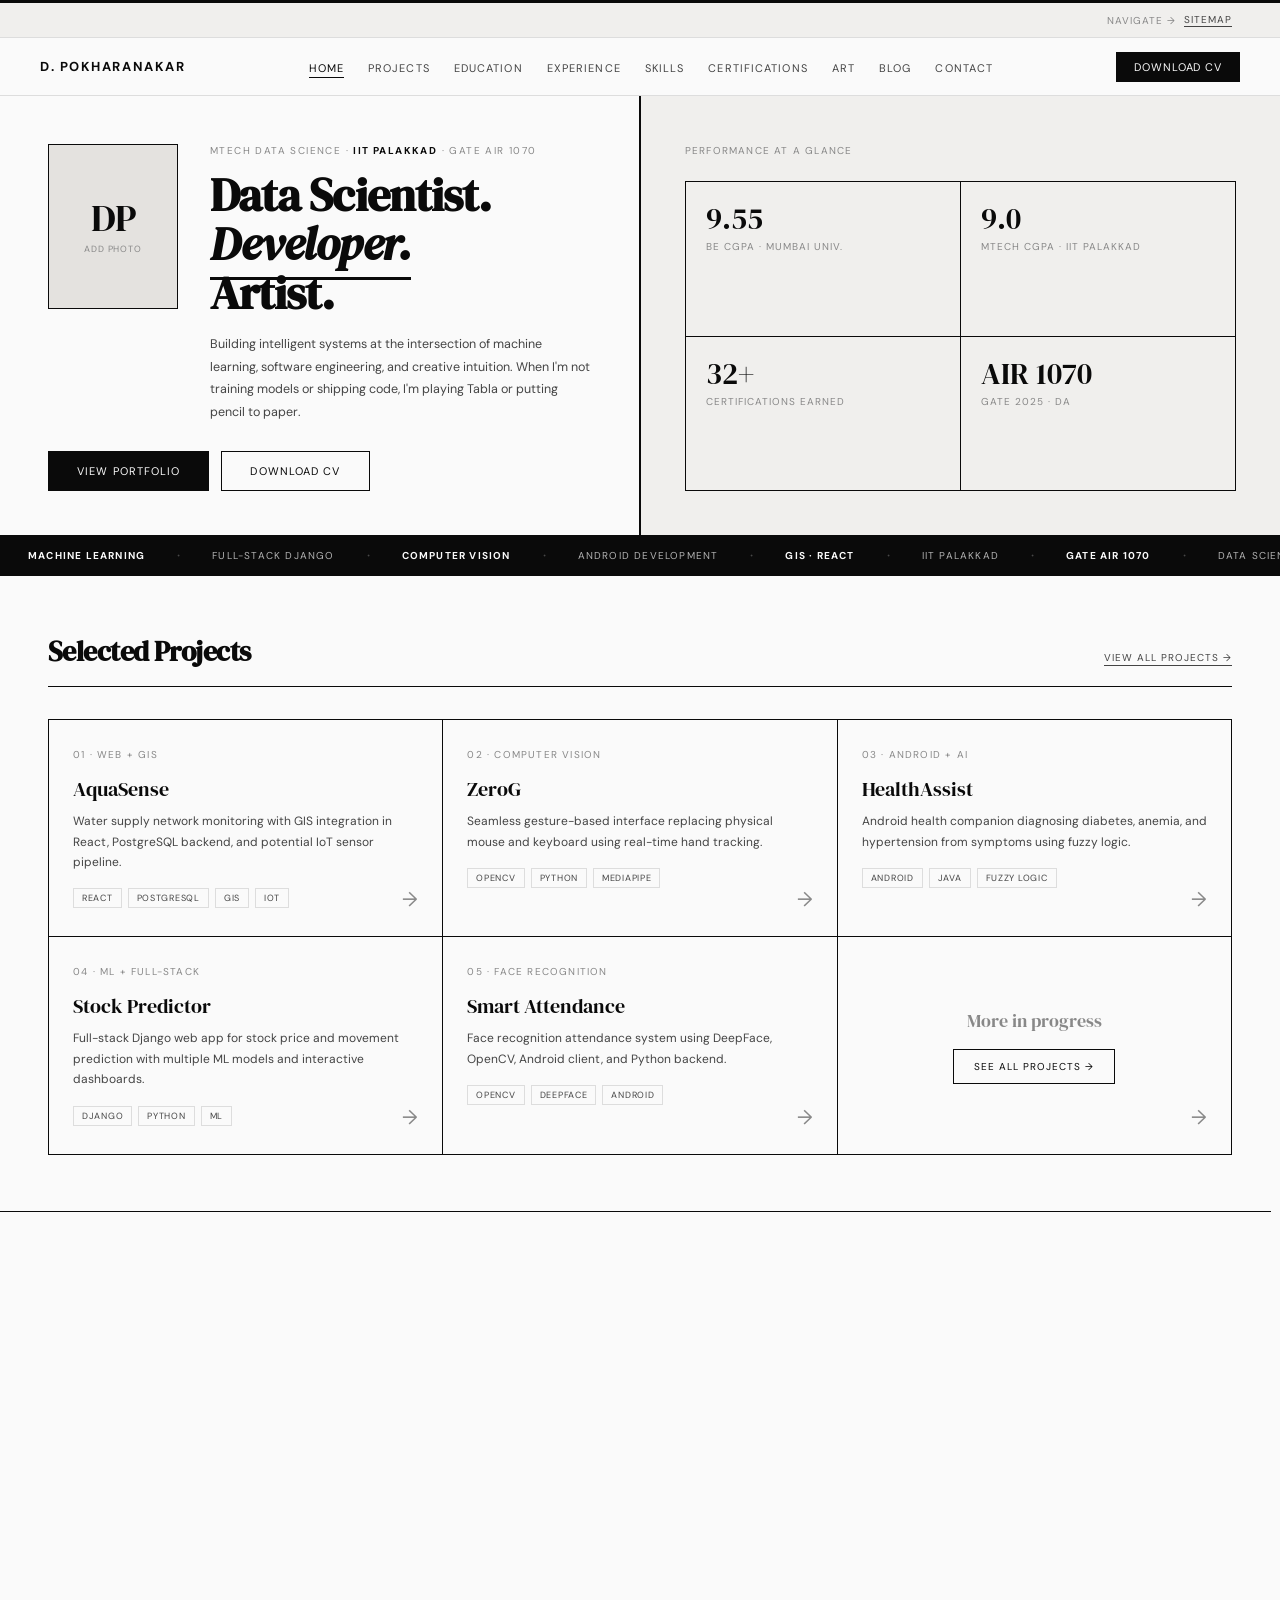
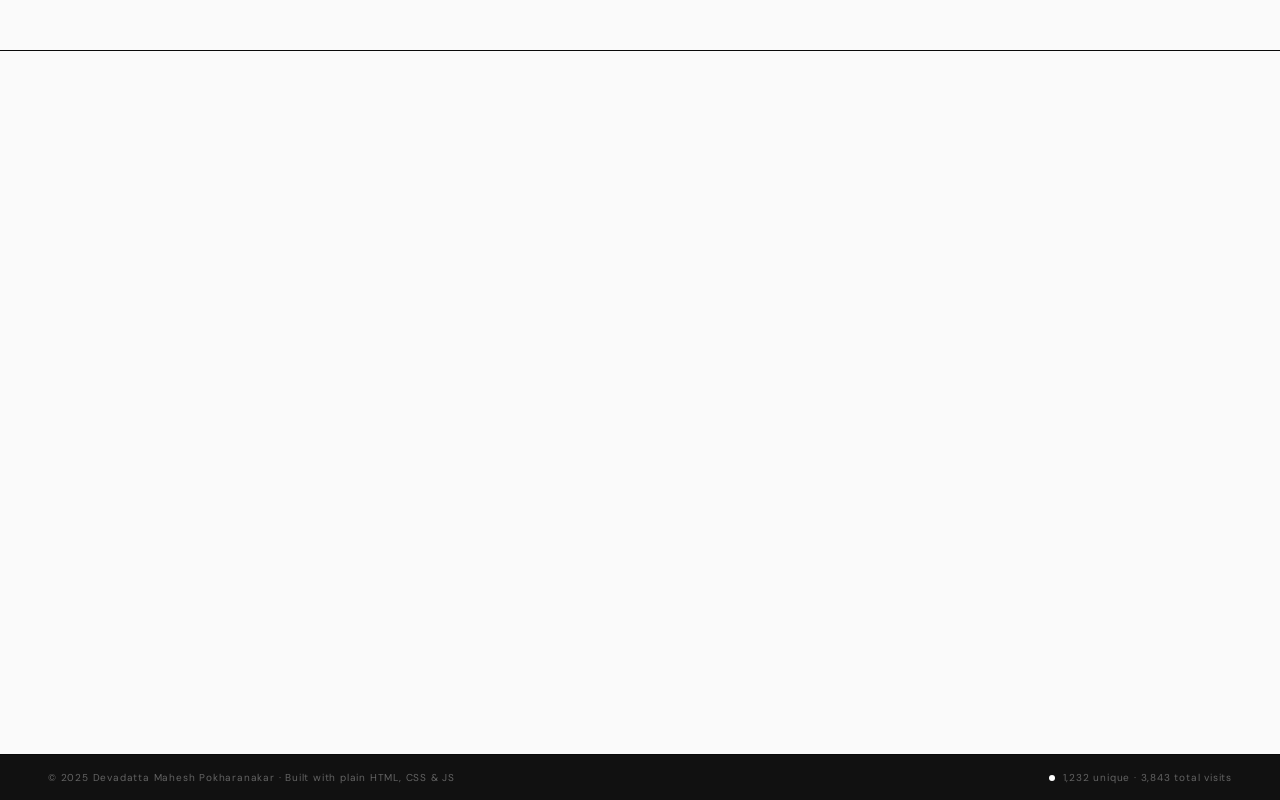
==== commit 3818282f: "Add sitemap and skills pages with dynamic content and styling" ====
--- a/index.html
+++ b/index.html
@@ -228,20 +228,6 @@
   }
   .contact-form input::placeholder, .contact-form textarea::placeholder { color:var(--ink-light); }
   .contact-form textarea { height:80px; }
-
-  /* FOOTER */
-  footer { background:var(--ink); padding:48px; display:grid; grid-template-columns:1.2fr 1fr; gap:48px; }
-
-  .footer-brand .footer-logo { font-family:var(--serif); font-size:22px; color:var(--paper); margin-bottom:10px; }
-  .footer-brand .footer-tagline { font-size:11px; color:rgba(255,255,255,0.5); line-height:1.7; margin-bottom:20px; }
-  .footer-brand .footer-email { font-size:11px; color:rgba(255,255,255,0.7); letter-spacing:0.04em; }
-
-  /* Two sub-columns inside footer right */
-  .footer-nav { display:grid; grid-template-columns:1fr 1fr; gap:32px; }
-  .footer-nav-title { font-size:9px; letter-spacing:0.14em; text-transform:uppercase; color:rgba(255,255,255,0.4); margin-bottom:16px; }
-  .footer-nav-links { list-style:none; display:flex; flex-direction:column; gap:8px; }
-  .footer-nav-links li a { font-size:12px; color:rgba(255,255,255,0.65); transition:color 0.15s; }
-  .footer-nav-links li a:hover { color:#fff; }
 
   .footer-bottom { background:#111; padding:16px 48px; display:flex; justify-content:space-between; align-items:center; }
   .footer-bottom span { font-size:10px; letter-spacing:0.08em; color:rgba(255,255,255,0.35); }
@@ -275,7 +261,6 @@
     .contact-form-wrap { padding-left:0; }
     .projects-section, .skills-section { padding:36px 24px; }
     .sitemap-bar { padding:10px 24px; }
-    footer { grid-template-columns:1fr; gap:32px; padding:36px 24px; }
     .footer-bottom { padding:14px 24px; flex-direction:column; gap:6px; text-align:center; }
   }
 
@@ -285,7 +270,6 @@
     .skills-groups { grid-template-columns:1fr; }
     .cert-grid { grid-template-columns:1fr; }
     .cert-more { grid-column:span 1; }
-    .footer-nav { grid-template-columns:1fr; gap:24px; }
     .hero-title { font-size:26px; }
     .topic-tab { font-size:9px; letter-spacing:0.05em; padding:10px 4px; }
   }
@@ -304,15 +288,15 @@
 <nav class="reveal reveal-1">
   <div class="nav-logo">D. Pokharanakar</div>
   <ul class="nav-links">
-    <li><a href="#about" class="active">About</a></li>
-    <li><a href="#projects">Projects</a></li>
-    <li><a href="#education">Education</a></li>
-    <li><a href="#experience">Experience</a></li>
-    <li><a href="#skills">Skills</a></li>
-    <li><a href="#certifications">Certifications</a></li>
-    <li><a href="#art">Art</a></li>
-    <li><a href="#blog">Blog</a></li>
-    <li><a href="#contact">Contact</a></li>
+    <li><a href="index.html" class="active">Home</a></li>
+    <li><a href="projects.html">Projects</a></li>
+    <li><a href="education.html">Education</a></li>
+    <li><a href="experience.html">Experience</a></li>
+    <li><a href="skills.html">Skills</a></li>
+    <li><a href="certifications.html">Certifications</a></li>
+    <li><a href="art.html">Art</a></li>
+    <li><a href="blog.html">Blog</a></li>
+    <li><a href="contact.html">Contact</a></li>
   </ul>
   <a href="resume.pdf" download class="nav-cta">Download CV</a>
 </nav>
@@ -419,168 +403,6 @@
   </div>
 </section>
 
-<!-- ═══════════ EDUCATION + HONOURS ═══════════ -->
-<div class="two-col">
-  <div id="education" class="col-main reveal reveal-5">
-    <div class="section-header">
-      <h2 class="section-title">Education</h2>
-    </div>
-
-    <div class="edu-item">
-      <div class="edu-year">2025 –<br>Present</div>
-      <div>
-        <div class="edu-inst">Indian Institute of Technology, Palakkad</div>
-        <div class="edu-degree">MTech in Data Science · CGPA: 9.0 (Sem 1)</div>
-        <span class="edu-badge">HTTA Scholar</span>
-      </div>
-    </div>
-    <div class="edu-item">
-      <div class="edu-year">2021 –<br>2025</div>
-      <div>
-        <div class="edu-inst">FAMT, Ratnagiri · University of Mumbai</div>
-        <div class="edu-degree">BE in CSE (AI&ML) with Honours in Data Science · CGPA: 9.55</div>
-        <span class="edu-badge">TFWS Scholar</span>
-        <span class="edu-badge" style="margin-left:6px">Dept. Rank 3</span>
-      </div>
-    </div>
-    <div class="edu-item">
-      <div class="edu-year">2019 –<br>2021</div>
-      <div>
-        <div class="edu-inst">Abhyankar Kulkarni Junior College, Ratnagiri</div>
-        <div class="edu-degree">Higher Secondary Certificate (HSC) · 98.5%</div>
-      </div>
-    </div>
-    <div class="edu-item">
-      <div class="edu-year">2019</div>
-      <div>
-        <div class="edu-inst">Patwardhan Highschool, Ratnagiri</div>
-        <div class="edu-degree">Secondary School Certificate (SSC) · 95.2%</div>
-      </div>
-    </div>
-  </div>
-
-  <div id="honours" class="col-side reveal reveal-6">
-    <div class="section-header">
-      <h2 class="section-title" style="font-size:22px">Honours</h2>
-    </div>
-    <div class="award-item">
-      <div class="award-name">GATE 2025 · AIR 1070<br><span style="font-size:10px;color:var(--ink-light);font-weight:400">Data Science & AI</span></div>
-      <div class="award-year">2025</div>
-    </div>
-    <div class="award-item">
-      <div class="award-name">3rd Rank — Dept. of CSE (AI&ML)<br><span style="font-size:10px;color:var(--ink-light);font-weight:400">University of Mumbai</span></div>
-      <div class="award-year">2025</div>
-    </div>
-    <div class="award-item">
-      <div class="award-name">MIT Manipal Hackathon (M#23)<br><span style="font-size:10px;color:var(--ink-light);font-weight:400">Only team from Maharashtra · 36hr offline</span></div>
-      <div class="award-year">2023</div>
-    </div>
-    <div class="award-item">
-      <div class="award-name">1st Prize — Project Presentation<br><span style="font-size:10px;color:var(--ink-light);font-weight:400">CSE Dept., FAMT</span></div>
-      <div class="award-year">2023</div>
-    </div>
-    <div class="award-item">
-      <div class="award-name">1st Prize — Code Hunt, TechVenture<br><span style="font-size:10px;color:var(--ink-light);font-weight:400">CSE Dept., FAMT</span></div>
-      <div class="award-year">2023</div>
-    </div>
-    <div class="award-item">
-      <div class="award-name">3rd Prize — Project Presentation<br><span style="font-size:10px;color:var(--ink-light);font-weight:400">Chemical Eng. Dept., FAMT</span></div>
-      <div class="award-year">2023</div>
-    </div>
-  </div>
-</div>
-
-<!-- ═══════════ EXPERIENCE + TRAININGS ═══════════ -->
-<div class="two-col">
-  <div id="experience" class="col-main reveal reveal-5">
-    <div class="section-header">
-      <h2 class="section-title">Experience</h2>
-    </div>
-    <div class="exp-item">
-      <div class="exp-header">
-        <div>
-          <div class="exp-role">Software Development Intern</div>
-          <div class="exp-company">Pleximus Inc. · Ratnagiri, Maharashtra</div>
-        </div>
-        <div class="exp-date">Aug 2024<br>– Jul 2025</div>
-      </div>
-      <ul class="exp-bullets">
-        <li>Stock price & movement prediction using ML — Full-stack Django web application</li>
-        <li>Face recognition attendance system using OpenCV & DeepFace with Android app and Python backend</li>
-      </ul>
-    </div>
-  </div>
-
-  <div id="trainings" class="col-side reveal reveal-6">
-    <div class="section-header">
-      <h2 class="section-title" style="font-size:22px">Online Trainings</h2>
-    </div>
-    <div style="display:flex;flex-direction:column">
-      <div style="padding:13px 0;border-bottom:0.5px solid var(--rule-light);display:flex;justify-content:space-between;align-items:center;gap:10px">
-        <div><div class="cert-name">IBM CSRBOX — Data Science</div><div class="cert-issuer">IBM</div></div>
-        <div class="cert-date">Feb–Mar 2024</div>
-      </div>
-      <div style="padding:13px 0;border-bottom:0.5px solid var(--rule-light);display:flex;justify-content:space-between;align-items:center;gap:10px">
-        <div><div class="cert-name">IBM CSRBOX — Generative AI</div><div class="cert-issuer">IBM</div></div>
-        <div class="cert-date">Feb–Mar 2024</div>
-      </div>
-      <div style="padding:13px 0;border-bottom:0.5px solid var(--rule-light);display:flex;justify-content:space-between;align-items:center;gap:10px">
-        <div><div class="cert-name">IBM CSRBOX — Data Visualization</div><div class="cert-issuer">IBM</div></div>
-        <div class="cert-date">Dec 2023</div>
-      </div>
-      <div style="padding:13px 0;border-bottom:0.5px solid var(--rule-light);display:flex;justify-content:space-between;align-items:center;gap:10px">
-        <div><div class="cert-name">Get Started in AI (MVIP)</div><div class="cert-issuer">MathWorks</div></div>
-        <div class="cert-date">May–Sep 2023</div>
-      </div>
-      <div style="padding:13px 0;border-bottom:0.5px solid var(--rule-light);display:flex;justify-content:space-between;align-items:center;gap:10px">
-        <div><div class="cert-name">ML & Neural Networks</div><div class="cert-issuer">Azure Skynet Solutions</div></div>
-        <div class="cert-date">May–Jun 2023</div>
-      </div>
-      <div style="padding:13px 0;display:flex;justify-content:space-between;align-items:center;gap:10px">
-        <div><div class="cert-name">Industry 4.0</div><div class="cert-issuer">Gustovally Technovations</div></div>
-        <div class="cert-date">Dec 2022</div>
-      </div>
-    </div>
-  </div>
-</div>
-
-<!-- ═══════════ SKILLS ═══════════ -->
-<section id="skills" class="skills-section reveal reveal-5">
-  <div class="section-header">
-    <h2 class="section-title">Skills</h2>
-  </div>
-  <div class="skills-groups">
-    <div class="skill-group">
-      <div class="sg-label">Languages</div>
-      <div class="sg-items">
-        <div class="sg-item">Python</div><div class="sg-item">Java</div>
-        <div class="sg-item">C++</div><div class="sg-item">C</div>
-      </div>
-    </div>
-    <div class="skill-group">
-      <div class="sg-label">Frameworks & Tools</div>
-      <div class="sg-items">
-        <div class="sg-item">Django · React</div><div class="sg-item">Flutter · Android</div>
-        <div class="sg-item">OpenCV · DeepFace</div><div class="sg-item">Docker · Git</div>
-      </div>
-    </div>
-    <div class="skill-group">
-      <div class="sg-label">Cloud & Data</div>
-      <div class="sg-items">
-        <div class="sg-item">Azure AI</div><div class="sg-item">Google Cloud</div>
-        <div class="sg-item">PostgreSQL</div><div class="sg-item">Advanced Excel</div>
-      </div>
-    </div>
-    <div class="skill-group">
-      <div class="sg-label">Creative & Soft</div>
-      <div class="sg-items">
-        <div class="sg-item">Project Management</div><div class="sg-item">Team Leadership</div>
-        <div class="sg-item">Tabla · Sketching</div><div class="sg-item">Handcrafts · Painting</div>
-      </div>
-    </div>
-  </div>
-</section>
-
 <!-- ═══════════ CERTIFICATIONS ═══════════ -->
 <section id="certifications" class="two-col">
   <div class="col-main reveal reveal-5">
@@ -652,109 +474,6 @@
     </div>
   </div>
 </section>
-
-<!-- ═══════════ CONTACT ═══════════ -->
-<section id="contact" class="contact-section reveal reveal-5">
-
-  <div class="contact-intro">
-    <h2>Get in Touch</h2>
-    <p>Have a question, want to collaborate on a project, or have feedback about this site? Choose a topic and send me a message.</p>
-    <div class="contact-social">
-      <a href="https://github.com/DevadattaP" target="_blank" class="social-link">
-        <div><span class="sl-name">GitHub</span><br><span class="sl-handle">DevadattaP</span></div>
-        <span class="sl-arrow">↗</span>
-      </a>
-      <a href="https://linkedin.com/in/devadatta-pokharanakar" target="_blank" class="social-link">
-        <div><span class="sl-name">LinkedIn</span><br><span class="sl-handle">devadatta-pokharanakar</span></div>
-        <span class="sl-arrow">↗</span>
-      </a>
-      <a href="mailto:dmpokharanakar@gmail.com" class="social-link">
-        <div><span class="sl-name">Email</span><br><span class="sl-handle">dmpokharanakar@gmail.com</span></div>
-        <span class="sl-arrow">↗</span>
-      </a>
-    </div>
-  </div>
-
-  <div class="contact-vdivider"></div>
-
-  <div class="contact-form-wrap">
-    <!-- Topic selector -->
-    <div class="topic-tabs">
-      <button class="topic-tab active" onclick="switchTopic('hello',this)">Say Hello</button>
-      <button class="topic-tab" onclick="switchTopic('website',this)">Suggest Website</button>
-      <button class="topic-tab" onclick="switchTopic('project',this)">Project Help</button>
-    </div>
-
-    <div class="form-panel active" id="form-hello">
-      <div class="contact-form">
-        <input type="text" placeholder="Your name"/>
-        <input type="email" placeholder="Your email"/>
-        <textarea placeholder="Your message..."></textarea>
-        <button class="btn-primary" style="width:100%;text-align:center">Send Message</button>
-      </div>
-    </div>
-
-    <div class="form-panel" id="form-website">
-      <div class="contact-form">
-        <input type="text" placeholder="Your name"/>
-        <input type="email" placeholder="Your email"/>
-        <textarea placeholder="What would you like to see added or improved on this website?"></textarea>
-        <button class="btn-primary" style="width:100%;text-align:center">Send Suggestion</button>
-      </div>
-    </div>
-
-    <div class="form-panel" id="form-project">
-      <div class="contact-form">
-        <input type="text" placeholder="Your name"/>
-        <input type="email" placeholder="Your email"/>
-        <input type="text" placeholder="Project domain (e.g. ML, Web Dev, Android)"/>
-        <textarea placeholder="Describe your project and what kind of help you need..."></textarea>
-        <button class="btn-primary" style="width:100%;text-align:center">Request Collaboration</button>
-      </div>
-    </div>
-  </div>
-
-</section>
-
-<!-- ═══════════ FOOTER ═══════════ -->
-<footer>
-  <div class="footer-brand">
-    <div class="footer-logo">Devadatta<br>Pokharanakar</div>
-    <div class="footer-tagline">Data Scientist · Developer · Artist<br>MTech @ IIT Palakkad</div>
-    <div class="footer-email">dmpokharanakar@gmail.com</div>
-  </div>
-
-  <!-- Two side-by-side nav columns -->
-  <div class="footer-nav">
-    <div>
-      <div class="footer-nav-title">Navigate</div>
-      <ul class="footer-nav-links">
-        <li><a href="#about">About</a></li>
-        <li><a href="#projects">Projects</a></li>
-        <li><a href="#education">Education</a></li>
-        <li><a href="#experience">Experience</a></li>
-        <li><a href="#honours">Honours</a></li>
-        <li><a href="#skills">Skills</a></li>
-        <li><a href="#trainings">Trainings</a></li>
-        <li><a href="#certifications">Certifications</a></li>
-        <li><a href="#art">Art & Hobbies</a></li>
-        <li><a href="#blog">Blog</a></li>
-        <li><a href="#contact">Contact</a></li>
-      </ul>
-    </div>
-    <div>
-      <div class="footer-nav-title">Pages</div>
-      <ul class="footer-nav-links">
-        <li><a href="sitemap.html">Sitemap</a></li>
-        <li><a href="projects.html">All Projects</a></li>
-        <li><a href="blog.html">All Blog Posts</a></li>
-        <li><a href="certifications.html">All Certifications</a></li>
-        <li><a href="art.html">Art Gallery</a></li>
-        <li><a href="resume.pdf">Download CV</a></li>
-      </ul>
-    </div>
-  </div>
-</footer>
 
 <div class="footer-bottom">
   <span>© 2025 Devadatta Mahesh Pokharanakar · Built with plain HTML, CSS & JS</span>
@@ -800,22 +519,6 @@
       track.appendChild(d);
     });
   })();
-
-  /* CONTACT TOPIC SWITCHER */
-  function switchTopic(topic, btn) {
-    document.querySelectorAll('.form-panel').forEach(p => p.classList.remove('active'));
-    document.querySelectorAll('.topic-tab').forEach(t => t.classList.remove('active'));
-    document.getElementById('form-' + topic).classList.add('active');
-    btn.classList.add('active');
-  }
-
-  /* ACTIVE NAV ON SCROLL */
-  const navLinks = document.querySelectorAll('.nav-links a');
-  window.addEventListener('scroll', () => {
-    let cur = '';
-    document.querySelectorAll('[id]').forEach(s => { if(window.scrollY >= s.offsetTop - 80) cur = s.id; });
-    navLinks.forEach(a => a.classList.toggle('active', a.getAttribute('href') === '#' + cur));
-  });
 </script>
 </body>
 </html>
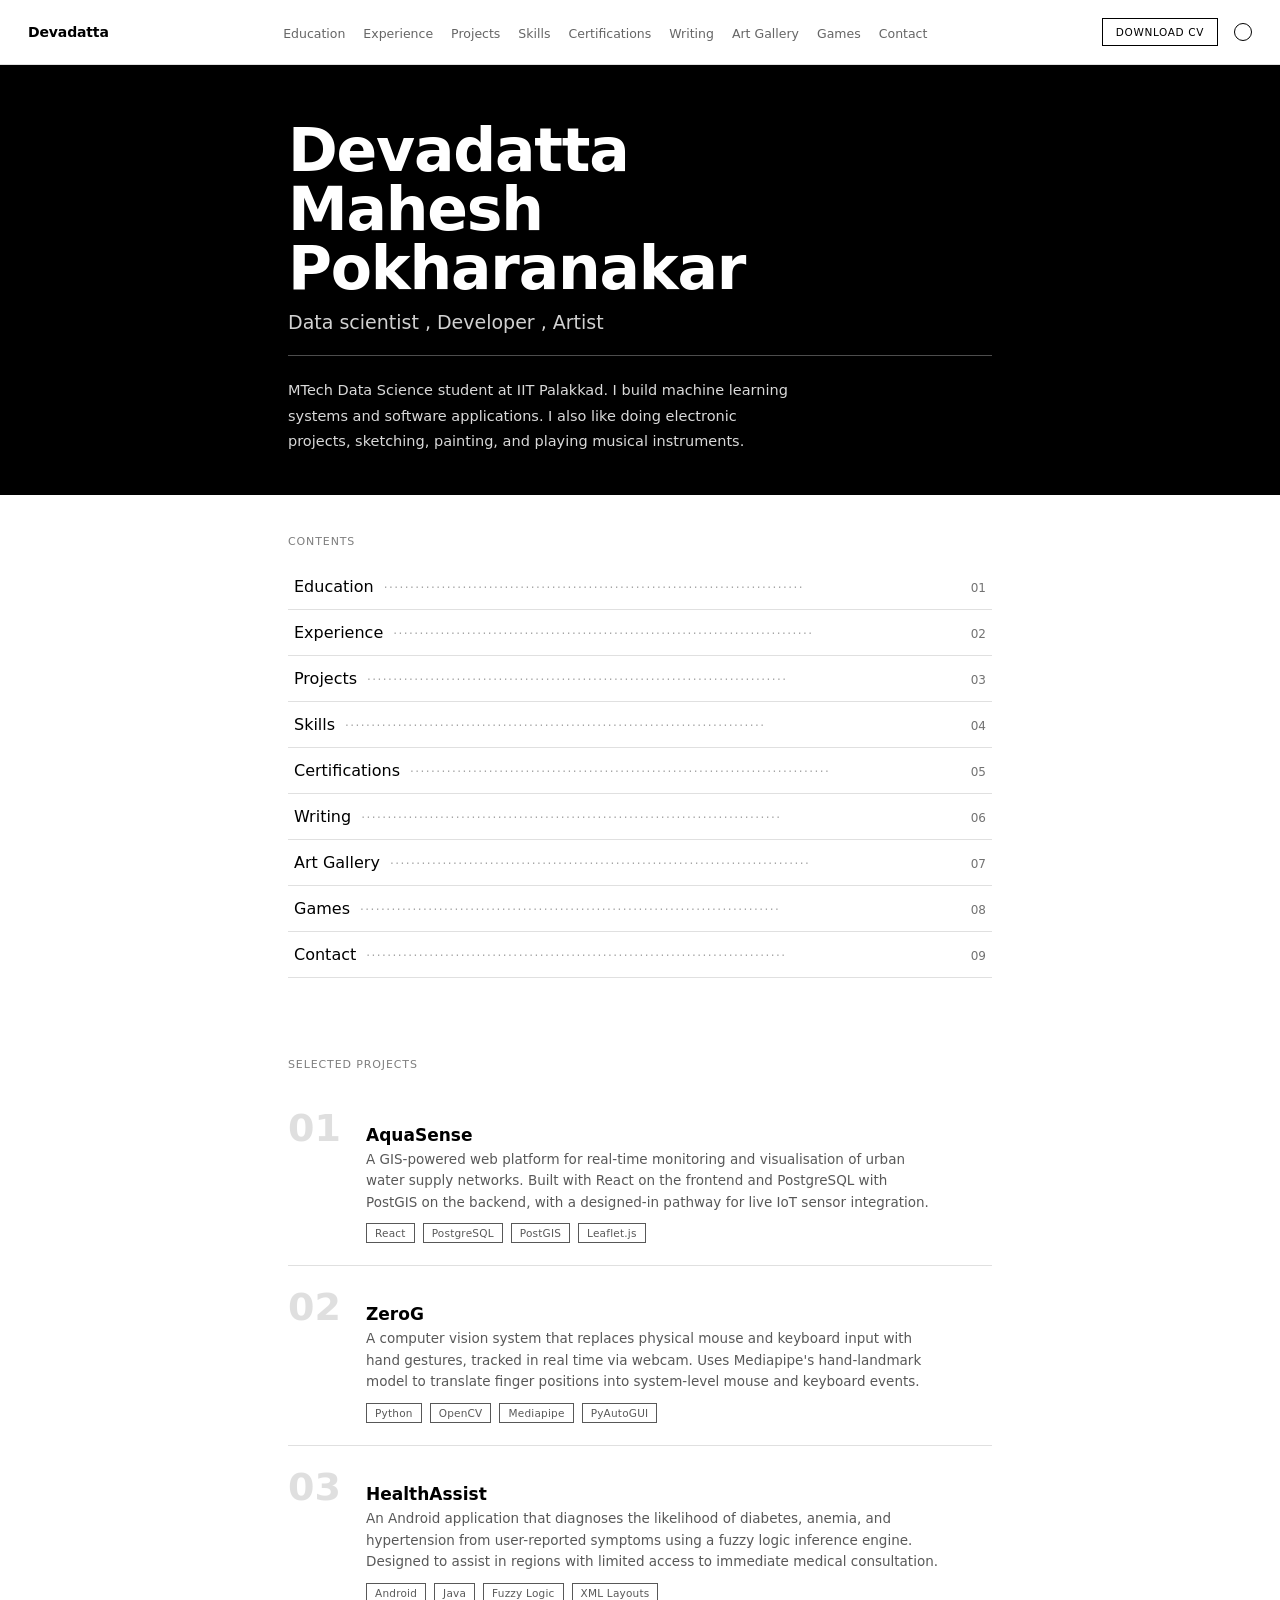
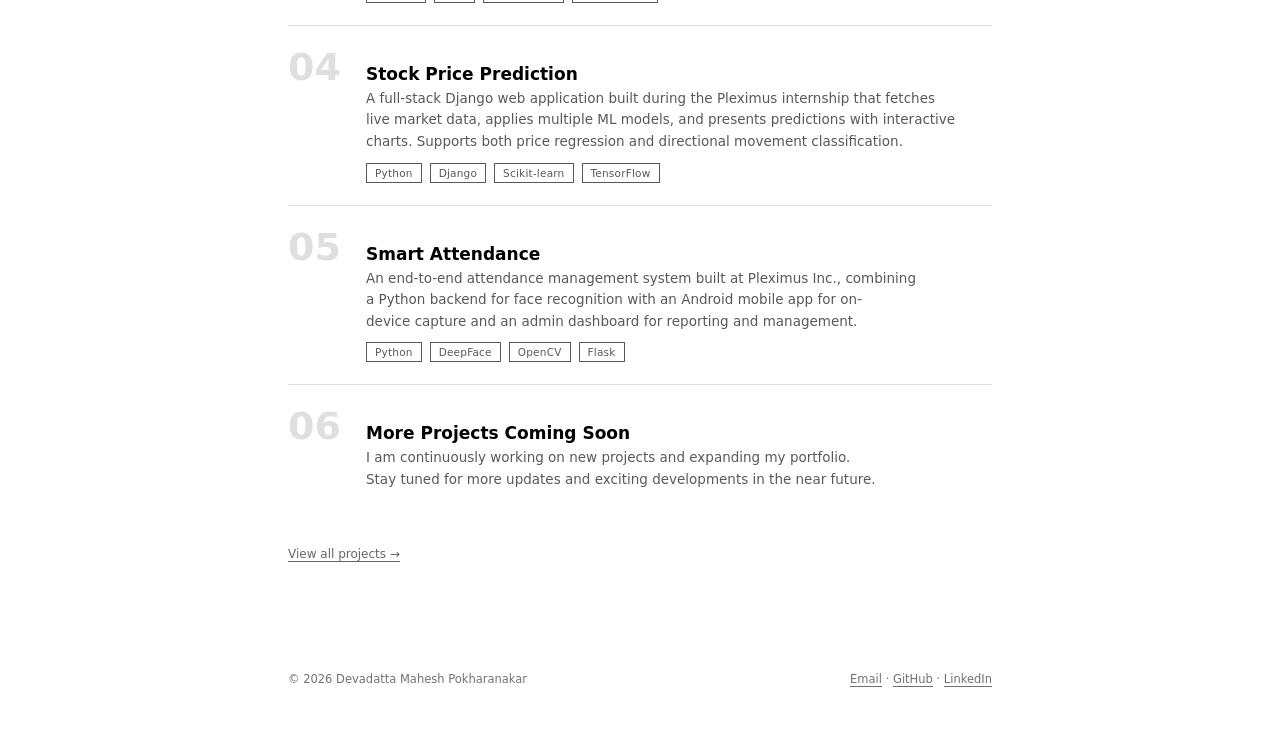
==== commit 8ce3aff0: "redesigned the portfolio" ====
--- a/index.html
+++ b/index.html
@@ -1,524 +1,43 @@
-<!DOCTYPE html>
+<!doctype html>
 <html lang="en">
 <head>
-<meta charset="UTF-8"/>
-<meta name="viewport" content="width=device-width, initial-scale=1.0"/>
-<title>Devadatta Pokharanakar — Data Scientist · Developer · Artist</title>
-<meta name="description" content="Portfolio of Devadatta Pokharanakar — MTech Data Science at IIT Palakkad, Software Developer, and Artist."/>
-<link rel="preconnect" href="https://fonts.googleapis.com"/>
-<link rel="preconnect" href="https://fonts.gstatic.com" crossorigin/>
-<link href="https://fonts.googleapis.com/css2?family=DM+Serif+Display:ital@0;1&family=DM+Sans:ital,opsz,wght@0,9..40,300;0,9..40,400;0,9..40,500;0,9..40,700;1,9..40,300&display=swap" rel="stylesheet"/>
-<style>
-  *, *::before, *::after { box-sizing: border-box; margin: 0; padding: 0; }
+<meta charset="utf-8" />
+<meta name="viewport" content="width=device-width, initial-scale=1" />
+<title>Portfolio</title>
+<meta name="description" content="Portfolio" />
+<link rel="stylesheet" href="css/style.css" />
+</head>
+<body data-page="home">
+  <div class="topbar" id="topbar"></div>
 
-  :root {
-    --ink:       #0A0A0A;
-    --ink-mid:   #444444;
-    --ink-light: #888888;
-    --paper:     #FAFAFA;
-    --paper-mid: #F0EFED;
-    --paper-dark:#E4E2DF;
-    --rule:      #0A0A0A;
-    --rule-light:#DDDDDD;
-    --serif:     'DM Serif Display', Georgia, serif;
-    --sans:      'DM Sans', system-ui, sans-serif;
-    --ticker-speed: 35s;
-  }
+  <header class="band" id="band"></header>
 
-  html { scroll-behavior: smooth; }
-  body { font-family: var(--sans); background: var(--paper); color: var(--ink); overflow-x: hidden; cursor: crosshair; }
-  a { color: inherit; text-decoration: none; }
-  img { display: block; max-width: 100%; }
+  <main class="wrap">
+    <section class="section" id="factsSection">
+      <div class="section-label">Record</div>
+      <div class="facts" id="facts"><div class="loading">Loading…</div></div>
+    </section>
 
-  @keyframes fadeUp { from { opacity:0; transform:translateY(18px); } to { opacity:1; transform:translateY(0); } }
-  @keyframes pulse { 0%,100% { opacity:1; } 50% { opacity:0.3; } }
+    <nav class="section" aria-label="Site contents">
+      <div class="section-label">Contents</div>
+      <ul class="toc" id="toc"></ul>
+    </nav>
 
-  .reveal { opacity:0; animation:fadeUp 0.6s cubic-bezier(0.22,1,0.36,1) forwards; }
-  .reveal-1 { animation-delay:0.05s; }
-  .reveal-2 { animation-delay:0.15s; }
-  .reveal-3 { animation-delay:0.25s; }
-  .reveal-4 { animation-delay:0.35s; }
-  .reveal-5 { animation-delay:0.5s; }
-  .reveal-6 { animation-delay:0.65s; }
+    <section class="section">
+      <div class="section-label">Selected projects</div>
+      <div class="idx-list" id="projList"><div class="loading">Loading…</div></div>
+      <p style="margin-top:20px"><a class="back-link" href="projects.html">View all projects →</a></p>
+    </section>
+  </main>
 
-  /* TOP RULE */
-  .top-rule { height:3px; background:var(--ink); }
+  <footer class="site-footer" id="siteFooter"></footer>
 
-  /* SITEMAP BAR */
-  .sitemap-bar { background:var(--paper-mid); border-bottom:0.5px solid var(--rule-light); padding:10px 48px; display:flex; align-items:center; justify-content:flex-end; gap:8px; }
-  .sitemap-bar span { font-size:10px; letter-spacing:0.1em; text-transform:uppercase; color:var(--ink-light); }
-  .sitemap-bar a { font-size:10px; letter-spacing:0.1em; text-transform:uppercase; color:var(--ink-mid); border-bottom:0.5px solid var(--ink-mid); transition:color 0.15s; }
-  .sitemap-bar a:hover { color:var(--ink); }
-
-  /* NAVBAR */
-  nav { display:flex; align-items:center; justify-content:space-between; padding:0 40px; height:58px; border-bottom:0.5px solid var(--rule-light); position:sticky; top:0; background:var(--paper); z-index:100; }
-  .nav-logo { font-size:13px; font-weight:700; letter-spacing:0.12em; text-transform:uppercase; }
-  .nav-links { display:flex; gap:24px; list-style:none; }
-  .nav-links a { font-size:11px; letter-spacing:0.1em; text-transform:uppercase; color:var(--ink-mid); transition:color 0.15s; padding-bottom:2px; border-bottom:1.5px solid transparent; }
-  .nav-links a:hover, .nav-links a.active { color:var(--ink); border-bottom-color:var(--ink); }
-  .nav-cta { font-size:11px; letter-spacing:0.08em; text-transform:uppercase; background:var(--ink); color:var(--paper); padding:8px 18px; border:none; cursor:pointer; transition:background 0.15s; display:inline-block; }
-  .nav-cta:hover { background:var(--ink-mid); }
-
-  /* HERO */
-  .hero { display:grid; grid-template-columns:1fr 1.5px 1fr; border-bottom:1px solid var(--rule); min-height:400px; }
-
-  /* Hero left: portrait beside text */
-  .hero-left { padding:48px 48px 44px; display:flex; flex-direction:column; justify-content:space-between; }
-  .hero-left-inner { display:flex; gap:32px; align-items:flex-start; margin-bottom:28px; }
-
-  .hero-photo-wrap { flex-shrink:0; width:130px; }
-  .hero-photo { width:130px; height:165px; object-fit:cover; object-position:top center; border:1px solid var(--rule); display:block; }
-  .hero-photo-placeholder { width:130px; height:165px; background:var(--paper-dark); border:1px solid var(--rule); display:flex; flex-direction:column; align-items:center; justify-content:center; gap:6px; }
-  .hero-photo-placeholder .initials { font-family:var(--serif); font-size:38px; color:var(--ink); line-height:1; }
-  .hero-photo-placeholder .ph-label { font-size:9px; letter-spacing:0.1em; text-transform:uppercase; color:var(--ink-light); }
-
-  .hero-text-block { flex:1; min-width:0; }
-  .hero-eyebrow { font-size:10px; letter-spacing:0.14em; text-transform:uppercase; color:var(--ink-light); margin-bottom:14px; }
-  .hero-eyebrow span { color:var(--ink); font-weight:700; }
-  .hero-title { font-family:var(--serif); font-size:clamp(26px,3.6vw,46px); line-height:1.06; letter-spacing:-0.02em; color:var(--ink); margin-bottom:16px; }
-  .hero-title em { font-style:italic; border-bottom:3px solid var(--ink); padding-bottom:2px; }
-  .hero-sub { font-size:12.5px; color:var(--ink-mid); line-height:1.8; }
-  .hero-actions { display:flex; gap:12px; flex-wrap:wrap; }
-
-  .btn-primary { background:var(--ink); color:var(--paper); font-family:var(--sans); font-size:11px; letter-spacing:0.1em; text-transform:uppercase; padding:12px 28px; border:1.5px solid var(--ink); cursor:pointer; transition:all 0.15s; display:inline-block; }
-  .btn-primary:hover { background:transparent; color:var(--ink); }
-  .btn-outline { background:transparent; color:var(--ink); font-family:var(--sans); font-size:11px; letter-spacing:0.1em; text-transform:uppercase; padding:12px 28px; border:1.5px solid var(--ink); cursor:pointer; transition:all 0.15s; display:inline-block; }
-  .btn-outline:hover { background:var(--ink); color:var(--paper); }
-
-  .hero-divider { background:var(--rule); }
-
-  /* Hero right: stats only */
-  .hero-right { padding:48px 44px 44px; display:flex; flex-direction:column; background:var(--paper-mid); }
-  .hero-right-label { font-size:10px; letter-spacing:0.12em; text-transform:uppercase; color:var(--ink-light); margin-bottom:24px; }
-  .stats-grid { display:grid; grid-template-columns:1fr 1fr; gap:0; flex:1; border-top:1px solid var(--rule); border-left:1px solid var(--rule); }
-  .stat-cell { padding:22px 20px; border-right:1px solid var(--rule); border-bottom:1px solid var(--rule); transition:background 0.2s; }
-  .stat-cell:hover { background:var(--paper-dark); }
-  .stat-n { font-family:var(--serif); font-size:30px; color:var(--ink); line-height:1; margin-bottom:6px; }
-  .stat-l { font-size:10px; letter-spacing:0.1em; text-transform:uppercase; color:var(--ink-light); }
-
-  /* TICKER */
-  .ticker-wrap { background:var(--ink); overflow:hidden; height:40px; display:flex; align-items:center; border-bottom:1px solid var(--rule); }
-  .ticker-track { display:flex; animation:ticker var(--ticker-speed) linear infinite; white-space:nowrap; align-items:center; }
-  @keyframes ticker { from { transform:translateX(0); } to { transform:translateX(-50%); } }
-  .ticker-item { font-size:10px; letter-spacing:0.12em; text-transform:uppercase; color:var(--paper); padding:0 28px; opacity:0.7; }
-  .ticker-item.hi { opacity:1; font-weight:700; }
-  .ticker-dot { color:rgba(255,255,255,0.25); font-size:16px; padding:0 4px; }
-
-  /* SECTION HEADER */
-  .section-header { display:flex; align-items:baseline; justify-content:space-between; padding:0 0 16px; border-bottom:1px solid var(--rule); margin-bottom:32px; }
-  .section-title { font-family:var(--serif); font-size:28px; color:var(--ink); letter-spacing:-0.02em; }
-  .section-link { font-size:10px; letter-spacing:0.1em; text-transform:uppercase; color:var(--ink-mid); border-bottom:1px solid var(--ink-mid); padding-bottom:1px; transition:color 0.15s,border-color 0.15s; }
-  .section-link:hover { color:var(--ink); border-color:var(--ink); }
-
-  /* PROJECTS */
-  .projects-section { padding:56px 48px; border-bottom:1px solid var(--rule); }
-  .projects-grid { display:grid; grid-template-columns:repeat(3,1fr); gap:0; border-top:1px solid var(--rule); border-left:1px solid var(--rule); }
-  .project-card { border-right:1px solid var(--rule); border-bottom:1px solid var(--rule); padding:28px 24px; transition:background 0.2s; cursor:pointer; position:relative; overflow:hidden; }
-  .project-card::after { content:'→'; position:absolute; bottom:24px; right:24px; font-size:20px; color:var(--ink-light); transition:transform 0.2s,color 0.2s; }
-  .project-card:hover { background:var(--ink); }
-  .project-card:hover .proj-num, .project-card:hover .proj-name, .project-card:hover .proj-desc, .project-card:hover .proj-tag { color:var(--paper); border-color:rgba(255,255,255,0.3); }
-  .project-card:hover::after { color:var(--paper); transform:translate(3px,-3px); }
-  .proj-num { font-size:10px; letter-spacing:0.12em; text-transform:uppercase; color:var(--ink-light); margin-bottom:16px; transition:color 0.2s; }
-  .proj-name { font-family:var(--serif); font-size:20px; color:var(--ink); margin-bottom:10px; line-height:1.2; transition:color 0.2s; }
-  .proj-desc { font-size:12px; color:var(--ink-mid); line-height:1.7; margin-bottom:16px; transition:color 0.2s; }
-  .proj-tags { display:flex; gap:6px; flex-wrap:wrap; }
-  .proj-tag { font-size:9px; letter-spacing:0.08em; text-transform:uppercase; border:0.5px solid var(--rule-light); color:var(--ink-mid); padding:3px 8px; transition:color 0.2s,border-color 0.2s; }
-
-  /* TWO-COL */
-  .two-col { display:grid; grid-template-columns:2fr 1fr; border-bottom:1px solid var(--rule); }
-  .col-main { padding:56px 48px; border-right:1px solid var(--rule); }
-  .col-side { padding:56px 36px; }
-
-  /* EDUCATION */
-  .edu-item { display:grid; grid-template-columns:100px 1fr; gap:24px; padding:24px 0; border-bottom:0.5px solid var(--rule-light); }
-  .edu-item:last-child { border-bottom:none; }
-  .edu-year { font-size:11px; letter-spacing:0.06em; color:var(--ink-light); padding-top:3px; }
-  .edu-inst { font-family:var(--serif); font-size:16px; color:var(--ink); margin-bottom:4px; }
-  .edu-degree { font-size:12px; color:var(--ink-mid); margin-bottom:6px; line-height:1.6; }
-  .edu-badge { display:inline-block; font-size:9px; letter-spacing:0.08em; text-transform:uppercase; background:var(--ink); color:var(--paper); padding:3px 10px; margin-top:4px; }
-
-  /* AWARDS */
-  .award-item { padding:14px 0; border-bottom:0.5px solid var(--rule-light); display:flex; justify-content:space-between; align-items:baseline; gap:12px; }
-  .award-item:last-child { border-bottom:none; }
-  .award-name { font-size:12px; color:var(--ink); font-weight:500; line-height:1.5; }
-  .award-year { font-size:10px; color:var(--ink-light); white-space:nowrap; letter-spacing:0.06em; }
-
-  /* EXPERIENCE */
-  .exp-item { padding:28px 0; border-bottom:0.5px solid var(--rule-light); }
-  .exp-item:last-child { border-bottom:none; }
-  .exp-header { display:flex; justify-content:space-between; align-items:flex-start; margin-bottom:12px; }
-  .exp-role { font-family:var(--serif); font-size:18px; color:var(--ink); margin-bottom:3px; }
-  .exp-company { font-size:12px; color:var(--ink-mid); }
-  .exp-date { font-size:10px; color:var(--ink-light); letter-spacing:0.06em; text-align:right; white-space:nowrap; }
-  .exp-bullets { list-style:none; display:flex; flex-direction:column; gap:6px; }
-  .exp-bullets li { font-size:12px; color:var(--ink-mid); padding-left:14px; position:relative; line-height:1.6; }
-  .exp-bullets li::before { content:'—'; position:absolute; left:0; color:var(--ink-light); }
-
-  /* SKILLS */
-  .skills-section { padding:56px 48px; border-bottom:1px solid var(--rule); }
-  .skills-groups { display:grid; grid-template-columns:repeat(4,1fr); gap:0; border-top:1px solid var(--rule); border-left:1px solid var(--rule); }
-  .skill-group { border-right:1px solid var(--rule); border-bottom:1px solid var(--rule); padding:24px 20px; }
-  .sg-label { font-size:9px; letter-spacing:0.14em; text-transform:uppercase; color:var(--ink-light); margin-bottom:16px; padding-bottom:12px; border-bottom:1px solid var(--rule); }
-  .sg-items { display:flex; flex-direction:column; gap:8px; }
-  .sg-item { font-size:12px; color:var(--ink-mid); display:flex; align-items:center; gap:8px; }
-  .sg-item::before { content:''; width:4px; height:4px; background:var(--ink); border-radius:50%; flex-shrink:0; }
-
-  /* CERTS */
-  .cert-grid { display:grid; grid-template-columns:repeat(2,1fr); gap:0; border-top:1px solid var(--rule); border-left:1px solid var(--rule); }
-  .cert-item { border-right:1px solid var(--rule); border-bottom:1px solid var(--rule); padding:16px 18px; display:flex; justify-content:space-between; align-items:center; transition:background 0.15s; }
-  .cert-item:hover { background:var(--paper-dark); }
-  .cert-name { font-size:12px; color:var(--ink); font-weight:500; margin-bottom:3px; }
-  .cert-issuer { font-size:10px; color:var(--ink-light); letter-spacing:0.04em; }
-  .cert-date { font-size:10px; color:var(--ink-light); letter-spacing:0.06em; white-space:nowrap; margin-left:12px; }
-  .cert-more { grid-column:span 2; border-right:1px solid var(--rule); border-bottom:1px solid var(--rule); padding:14px 18px; text-align:center; font-size:11px; letter-spacing:0.08em; text-transform:uppercase; color:var(--ink-mid); cursor:pointer; transition:background 0.15s,color 0.15s; }
-  .cert-more:hover { background:var(--ink); color:var(--paper); }
-
-  /* ART + BLOG */
-  .strip-section { display:grid; grid-template-columns:1fr 1fr; border-bottom:1px solid var(--rule); }
-  .strip-col { padding:56px 48px; }
-  .strip-col:first-child { border-right:1px solid var(--rule); }
-  .art-grid { display:grid; grid-template-columns:repeat(3,1fr); gap:0; border:1px solid var(--rule); margin-bottom:20px; }
-  .art-thumb { aspect-ratio:1; background:var(--paper-dark); border-right:1px solid var(--rule); border-bottom:1px solid var(--rule); display:flex; align-items:center; justify-content:center; transition:background 0.2s; cursor:pointer; }
-  .art-thumb:hover { background:var(--paper-mid); }
-  .art-thumb:nth-child(3n) { border-right:none; }
-  .art-thumb:nth-child(n+4) { border-bottom:none; }
-  .art-thumb .art-label { font-size:9px; letter-spacing:0.1em; text-transform:uppercase; color:var(--ink-light); text-align:center; padding:8px; }
-  .art-hobby-tags { display:flex; gap:8px; flex-wrap:wrap; }
-  .hobby-tag { font-size:10px; letter-spacing:0.08em; text-transform:uppercase; border:1px solid var(--ink); padding:6px 14px; color:var(--ink); transition:background 0.15s,color 0.15s; cursor:pointer; }
-  .hobby-tag:hover { background:var(--ink); color:var(--paper); }
-
-  /* BLOG */
-  .blog-item { padding:20px 0; border-bottom:0.5px solid var(--rule-light); display:grid; grid-template-columns:60px 1fr; gap:20px; cursor:pointer; }
-  .blog-item:last-child { border-bottom:none; }
-  .blog-item:hover .blog-title { border-bottom-color:var(--ink); }
-  .blog-date { font-size:10px; color:var(--ink-light); letter-spacing:0.06em; padding-top:2px; line-height:1.5; }
-  .blog-cat { font-size:9px; letter-spacing:0.1em; text-transform:uppercase; color:var(--ink-light); margin-bottom:6px; }
-  .blog-title { font-family:var(--serif); font-size:15px; color:var(--ink); margin-bottom:4px; line-height:1.3; border-bottom:1px solid transparent; display:inline; transition:border-color 0.15s; }
-  .blog-excerpt { display:block; font-size:11px; color:var(--ink-mid); margin-top:6px; line-height:1.6; }
-
-  /* CONTACT — unified */
-  .contact-section { padding:56px 48px; border-bottom:1px solid var(--rule); display:grid; grid-template-columns:1fr 1.5px 1.4fr; gap:0; align-items:start; }
-  .contact-intro { padding-right:48px; }
-  .contact-intro h2 { font-family:var(--serif); font-size:28px; color:var(--ink); letter-spacing:-0.02em; margin-bottom:14px; }
-  .contact-intro p { font-size:13px; color:var(--ink-mid); line-height:1.8; margin-bottom:28px; }
-  .contact-social { display:flex; flex-direction:column; gap:8px; }
-  .social-link { display:flex; align-items:center; justify-content:space-between; padding:10px 14px; border:0.5px solid var(--rule-light); font-size:12px; color:var(--ink); transition:background 0.15s,color 0.15s; }
-  .social-link:hover { background:var(--ink); color:var(--paper); }
-  .social-link .sl-name { font-weight:500; }
-  .social-link .sl-handle { font-size:10px; color:var(--ink-light); transition:color 0.15s; }
-  .social-link:hover .sl-handle { color:rgba(255,255,255,0.6); }
-  .social-link .sl-arrow { font-size:14px; }
-  .contact-vdivider { background:var(--rule); }
-  .contact-form-wrap { padding-left:48px; }
-
-  /* Topic tabs */
-  .topic-tabs { display:flex; margin-bottom:28px; border:1px solid var(--rule); }
-  .topic-tab { flex:1; padding:11px 6px; font-family:var(--sans); font-size:10px; letter-spacing:0.1em; text-transform:uppercase; text-align:center; background:transparent; color:var(--ink-light); border:none; border-right:1px solid var(--rule); cursor:pointer; transition:background 0.15s,color 0.15s; }
-  .topic-tab:last-child { border-right:none; }
-  .topic-tab:hover { background:var(--paper-dark); color:var(--ink); }
-  .topic-tab.active { background:var(--ink); color:var(--paper); }
-
-  .form-panel { display:none; }
-  .form-panel.active { display:block; }
-
-  .contact-form input, .contact-form textarea {
-    width:100%; font-family:var(--sans); font-size:12px; color:var(--ink); background:transparent;
-    border:none; border-bottom:1px solid var(--ink); padding:10px 0; margin-bottom:14px;
-    outline:none; resize:none; transition:border-color 0.15s;
-  }
-  .contact-form input::placeholder, .contact-form textarea::placeholder { color:var(--ink-light); }
-  .contact-form textarea { height:80px; }
-
-  .footer-bottom { background:#111; padding:16px 48px; display:flex; justify-content:space-between; align-items:center; }
-  .footer-bottom span { font-size:10px; letter-spacing:0.08em; color:rgba(255,255,255,0.35); }
-  .footer-visitor { font-size:10px; letter-spacing:0.08em; color:rgba(255,255,255,0.5); display:flex; align-items:center; gap:8px; }
-  .fdot { width:6px; height:6px; border-radius:50%; background:#fff; flex-shrink:0; animation:pulse 2s infinite; }
-
-  /* RESPONSIVE */
-  @media (max-width:960px) {
-    nav { padding:0 20px; }
-    .nav-links { display:none; }
-    .hero { grid-template-columns:1fr; }
-    .hero-divider { display:none; }
-    .hero-left { padding:32px 24px; }
-    /* stack photo above text on small screens */
-    .hero-left-inner { flex-direction:column; align-items:flex-start; gap:20px; }
-    .hero-photo-wrap { width:100px; }
-    .hero-photo, .hero-photo-placeholder { width:100px; height:130px; }
-    .hero-photo-placeholder .initials { font-size:28px; }
-    .hero-right { padding:32px 24px; }
-    .projects-grid { grid-template-columns:1fr 1fr; }
-    .two-col { grid-template-columns:1fr; }
-    .col-main { padding:32px 24px; border-right:none; border-bottom:1px solid var(--rule); }
-    .col-side { padding:32px 24px; }
-    .skills-groups { grid-template-columns:1fr 1fr; }
-    .strip-section { grid-template-columns:1fr; }
-    .strip-col { padding:36px 24px; }
-    .strip-col:first-child { border-right:none; border-bottom:1px solid var(--rule); }
-    .contact-section { grid-template-columns:1fr; padding:36px 24px; }
-    .contact-intro { padding-right:0; padding-bottom:32px; border-bottom:1px solid var(--rule-light); margin-bottom:32px; }
-    .contact-vdivider { display:none; }
-    .contact-form-wrap { padding-left:0; }
-    .projects-section, .skills-section { padding:36px 24px; }
-    .sitemap-bar { padding:10px 24px; }
-    .footer-bottom { padding:14px 24px; flex-direction:column; gap:6px; text-align:center; }
-  }
-
-  @media (max-width:540px) {
-    .projects-grid { grid-template-columns:1fr; }
-    .stats-grid { grid-template-columns:1fr 1fr; }
-    .skills-groups { grid-template-columns:1fr; }
-    .cert-grid { grid-template-columns:1fr; }
-    .cert-more { grid-column:span 1; }
-    .hero-title { font-size:26px; }
-    .topic-tab { font-size:9px; letter-spacing:0.05em; padding:10px 4px; }
-  }
-</style>
-</head>
-<body>
-
-<div class="top-rule"></div>
-
-<div class="sitemap-bar">
-  <span>Navigate →</span>
-  <a href="sitemap.html">Sitemap</a>
-</div>
-
-<!-- NAVBAR -->
-<nav class="reveal reveal-1">
-  <div class="nav-logo">D. Pokharanakar</div>
-  <ul class="nav-links">
-    <li><a href="index.html" class="active">Home</a></li>
-    <li><a href="projects.html">Projects</a></li>
-    <li><a href="education.html">Education</a></li>
-    <li><a href="experience.html">Experience</a></li>
-    <li><a href="skills.html">Skills</a></li>
-    <li><a href="certifications.html">Certifications</a></li>
-    <li><a href="art.html">Art</a></li>
-    <li><a href="blog.html">Blog</a></li>
-    <li><a href="contact.html">Contact</a></li>
-  </ul>
-  <a href="resume.pdf" download class="nav-cta">Download CV</a>
-</nav>
-
-<!-- ═══════════ HERO ═══════════ -->
-<section id="about" class="hero">
-
-  <div class="hero-left reveal reveal-2">
-    <div class="hero-left-inner">
-
-      <!-- PORTRAIT — replace placeholder with your photo when ready -->
-      <div class="hero-photo-wrap">
-        <!--
-          To use your own photo, replace the <div class="hero-photo-placeholder"> block below with:
-          <img src="photo.jpg" alt="Devadatta Pokharanakar" class="hero-photo"/>
-        -->
-        <div class="hero-photo-placeholder">
-          <span class="initials">DP</span>
-          <span class="ph-label">Add photo</span>
-        </div>
-      </div>
-
-      <div class="hero-text-block">
-        <div class="hero-eyebrow">MTech Data Science · <span>IIT Palakkad</span> · GATE AIR 1070</div>
-        <h1 class="hero-title">Data Scientist.<br><em>Developer.</em><br>Artist.</h1>
-        <p class="hero-sub">Building intelligent systems at the intersection of machine learning, software engineering, and creative intuition. When I'm not training models or shipping code, I'm playing Tabla or putting pencil to paper.</p>
-      </div>
-    </div>
-
-    <div class="hero-actions">
-      <a href="#projects" class="btn-primary">View Portfolio</a>
-      <a href="resume.pdf" download class="btn-outline">Download CV</a>
-    </div>
-  </div>
-
-  <div class="hero-divider"></div>
-
-  <!-- RIGHT: stats panel (visitor counter removed) -->
-  <div class="hero-right reveal reveal-3">
-    <div class="hero-right-label">Performance at a glance</div>
-    <div class="stats-grid">
-      <div class="stat-cell"><div class="stat-n">9.55</div><div class="stat-l">BE CGPA · Mumbai Univ.</div></div>
-      <div class="stat-cell"><div class="stat-n">9.0</div><div class="stat-l">MTech CGPA · IIT Palakkad</div></div>
-      <div class="stat-cell"><div class="stat-n">32+</div><div class="stat-l">Certifications earned</div></div>
-      <div class="stat-cell"><div class="stat-n">AIR 1070</div><div class="stat-l">GATE 2025 · DA</div></div>
-    </div>
-  </div>
-
-</section>
-
-<!-- TICKER -->
-<div class="ticker-wrap reveal reveal-4">
-  <div class="ticker-track" id="ticker"></div>
-</div>
-
-<!-- ═══════════ PROJECTS ═══════════ -->
-<section id="projects" class="projects-section reveal reveal-5">
-  <div class="section-header">
-    <h2 class="section-title">Selected Projects</h2>
-    <a href="projects.html" class="section-link">View all projects →</a>
-  </div>
-  <div class="projects-grid">
-
-    <div class="project-card">
-      <div class="proj-num">01 · Web + GIS</div>
-      <div class="proj-name">AquaSense</div>
-      <p class="proj-desc">Water supply network monitoring with GIS integration in React, PostgreSQL backend, and potential IoT sensor pipeline.</p>
-      <div class="proj-tags"><span class="proj-tag">React</span><span class="proj-tag">PostgreSQL</span><span class="proj-tag">GIS</span><span class="proj-tag">IoT</span></div>
-    </div>
-
-    <div class="project-card">
-      <div class="proj-num">02 · Computer Vision</div>
-      <div class="proj-name">ZeroG</div>
-      <p class="proj-desc">Seamless gesture-based interface replacing physical mouse and keyboard using real-time hand tracking.</p>
-      <div class="proj-tags"><span class="proj-tag">OpenCV</span><span class="proj-tag">Python</span><span class="proj-tag">Mediapipe</span></div>
-    </div>
-
-    <div class="project-card">
-      <div class="proj-num">03 · Android + AI</div>
-      <div class="proj-name">HealthAssist</div>
-      <p class="proj-desc">Android health companion diagnosing diabetes, anemia, and hypertension from symptoms using fuzzy logic.</p>
-      <div class="proj-tags"><span class="proj-tag">Android</span><span class="proj-tag">Java</span><span class="proj-tag">Fuzzy Logic</span></div>
-    </div>
-
-    <div class="project-card">
-      <div class="proj-num">04 · ML + Full-Stack</div>
-      <div class="proj-name">Stock Predictor</div>
-      <p class="proj-desc">Full-stack Django web app for stock price and movement prediction with multiple ML models and interactive dashboards.</p>
-      <div class="proj-tags"><span class="proj-tag">Django</span><span class="proj-tag">Python</span><span class="proj-tag">ML</span></div>
-    </div>
-
-    <div class="project-card">
-      <div class="proj-num">05 · Face Recognition</div>
-      <div class="proj-name">Smart Attendance</div>
-      <p class="proj-desc">Face recognition attendance system using DeepFace, OpenCV, Android client, and Python backend.</p>
-      <div class="proj-tags"><span class="proj-tag">OpenCV</span><span class="proj-tag">DeepFace</span><span class="proj-tag">Android</span></div>
-    </div>
-
-    <div class="project-card" style="display:flex;flex-direction:column;justify-content:center;align-items:center;min-height:200px;cursor:default;">
-      <div style="font-family:var(--serif);font-size:18px;color:var(--ink-light);margin-bottom:16px;">More in progress</div>
-      <a href="projects.html" class="btn-outline" style="font-size:10px;padding:10px 20px;">See all projects →</a>
-    </div>
-
-  </div>
-</section>
-
-<!-- ═══════════ CERTIFICATIONS ═══════════ -->
-<section id="certifications" class="two-col">
-  <div class="col-main reveal reveal-5">
-    <div class="section-header">
-      <h2 class="section-title">Certifications</h2>
-      <a href="certifications.html" class="section-link">All 32+ with images →</a>
-    </div>
-    <div class="cert-grid">
-      <div class="cert-item"><div><div class="cert-name">Machine Learning</div><div class="cert-issuer">Columbia University</div></div><div class="cert-date">Sep 2025</div></div>
-      <div class="cert-item"><div><div class="cert-name">Agile Project Management Professional</div><div class="cert-issuer">Atlassian</div></div><div class="cert-date">Jun 2025</div></div>
-      <div class="cert-item"><div><div class="cert-name">Docker Foundations Professional</div><div class="cert-issuer">Docker</div></div><div class="cert-date">Jun 2025</div></div>
-      <div class="cert-item"><div><div class="cert-name">Java Foundations Professional</div><div class="cert-issuer">JetBrains</div></div><div class="cert-date">Jun 2025</div></div>
-      <div class="cert-item"><div><div class="cert-name">Azure AI Essentials Professional</div><div class="cert-issuer">Microsoft & LinkedIn</div></div><div class="cert-date">Jun 2025</div></div>
-      <div class="cert-item"><div><div class="cert-name">Career Essentials in Data Analysis</div><div class="cert-issuer">Microsoft & LinkedIn</div></div><div class="cert-date">Mar 2025</div></div>
-      <div class="cert-more" onclick="window.location='certifications.html'">+ 26 more certifications — View all with certificate images →</div>
-    </div>
-  </div>
-
-  <div class="col-side reveal reveal-6" style="display:flex;flex-direction:column;justify-content:center;gap:14px;padding:56px 36px">
-    <div style="font-family:var(--serif);font-size:36px;color:var(--ink);line-height:1">32+</div>
-    <div style="font-size:10px;letter-spacing:0.12em;text-transform:uppercase;color:var(--ink-light)">Certifications earned</div>
-    <div style="width:40px;height:1px;background:var(--rule);margin:4px 0"></div>
-    <p style="font-size:12px;color:var(--ink-mid);line-height:1.7">Spanning machine learning, cloud, cybersecurity, project management, software development, and more — from Columbia University, Microsoft, Google, Atlassian, JetBrains, IBM, and others.</p>
-    <a href="certifications.html" class="btn-outline" style="font-size:10px;padding:10px 20px;margin-top:8px;align-self:flex-start">View all with images →</a>
-  </div>
-</section>
-
-<!-- ═══════════ ART + BLOG ═══════════ -->
-<section class="strip-section">
-  <div id="art" class="strip-col reveal reveal-5">
-    <div class="section-header">
-      <h2 class="section-title">Art & Hobbies</h2>
-      <a href="art.html" class="section-link">Open gallery →</a>
-    </div>
-    <div class="art-grid">
-      <div class="art-thumb"><div class="art-label">Sketches</div></div>
-      <div class="art-thumb"><div class="art-label">Paintings</div></div>
-      <div class="art-thumb"><div class="art-label">Handcrafts</div></div>
-    </div>
-    <p style="font-size:12px;color:var(--ink-mid);line-height:1.7;margin-bottom:20px;">Beyond engineering, I express myself through classical music, visual art, and handcrafts. Playing Tabla has sharpened my discipline; sketching has trained my eye for detail — both inform my work as a designer and developer.</p>
-    <div class="art-hobby-tags">
-      <span class="hobby-tag">Tabla</span>
-      <span class="hobby-tag">Sketching</span>
-      <span class="hobby-tag">Painting</span>
-      <span class="hobby-tag">Handcrafts</span>
-    </div>
-  </div>
-
-  <div id="blog" class="strip-col reveal reveal-6">
-    <div class="section-header">
-      <h2 class="section-title">From the Blog</h2>
-      <a href="blog.html" class="section-link">All posts →</a>
-    </div>
-    <div class="blog-item">
-      <div class="blog-date">Mar<br>2025</div>
-      <div><div class="blog-cat">AI / ML</div><span class="blog-title">Stock price prediction with ensemble ML models</span><span class="blog-excerpt">How I built a Django-powered prediction dashboard using Random Forests, LSTM, and feature engineering on live market data.</span></div>
-    </div>
-    <div class="blog-item">
-      <div class="blog-date">Feb<br>2025</div>
-      <div><div class="blog-cat">Tutorial</div><span class="blog-title">Integrating Leaflet.js GIS maps into a React app</span><span class="blog-excerpt">A step-by-step walkthrough of the GIS pipeline I built for AquaSense — from tile layers to live sensor overlays.</span></div>
-    </div>
-    <div class="blog-item">
-      <div class="blog-date">Jan<br>2025</div>
-      <div><div class="blog-cat">Dev</div><span class="blog-title">Fuzzy logic for health diagnostics on Android</span><span class="blog-excerpt">Why fuzzy logic outperforms hard thresholds for symptom-based diagnosis, and how I implemented it in Java for HealthAssist.</span></div>
-    </div>
-    <div class="blog-item">
-      <div class="blog-date">Nov<br>2024</div>
-      <div><div class="blog-cat">Student Life</div><span class="blog-title">Lessons from leading Maharashtra's only MIT Manipal hackathon team</span><span class="blog-excerpt">36 hours, one team, zero sleep — what I learned about leadership and rapid prototyping under pressure.</span></div>
-    </div>
-  </div>
-</section>
-
-<div class="footer-bottom">
-  <span>© 2025 Devadatta Mahesh Pokharanakar · Built with plain HTML, CSS & JS</span>
-  <div class="footer-visitor">
-    <div class="fdot"></div>
-    <span id="footer-visitor-display">Loading…</span>
-  </div>
-</div>
-
-<script>
-  /* VISITOR COUNTER — footer only */
-  (function(){
-    let total  = parseInt(localStorage.getItem('dp_total')  || '3842');
-    let unique = parseInt(localStorage.getItem('dp_unique') || '1231');
-    let isNew  = !localStorage.getItem('dp_visited');
-    total++;
-    if(isNew){ unique++; localStorage.setItem('dp_visited','1'); localStorage.setItem('dp_unique',unique); }
-    localStorage.setItem('dp_total',total);
-    const el = document.getElementById('footer-visitor-display');
-    if(el) el.textContent = unique.toLocaleString() + ' unique · ' + total.toLocaleString() + ' total visits';
-  })();
-
-  /* TICKER */
-  (function(){
-    const items = [
-      {text:'Machine Learning',hi:true},{text:'Full-Stack Django',hi:false},
-      {text:'Computer Vision',hi:true},{text:'Android Development',hi:false},
-      {text:'GIS · React',hi:true},{text:'IIT Palakkad',hi:false},
-      {text:'GATE AIR 1070',hi:true},{text:'Data Science',hi:false},
-      {text:'Docker · Azure',hi:false},{text:'Tabla · Sketching',hi:true},
-      {text:'PostgreSQL',hi:false},{text:'Prompt Engineering',hi:false},
-      {text:'OpenCV · DeepFace',hi:true},{text:'Painting · Handcrafts',hi:false},
-    ];
-    const track = document.getElementById('ticker');
-    [...items,...items].forEach(item => {
-      const s = document.createElement('span');
-      s.className = 'ticker-item' + (item.hi ? ' hi' : '');
-      s.textContent = item.text;
-      track.appendChild(s);
-      const d = document.createElement('span');
-      d.className = 'ticker-dot';
-      d.textContent = '·';
-      track.appendChild(d);
-    });
-  })();
-</script>
+  <script src="js/app.js"></script>
+  <script src="js/pages/home.js"></script>
 </body>
 </html>
+
+<!-- TODO: change color of number indices
+ TODO: change color of invert button in dark theme to white
+ TODO: make the dots in table of content appear uniformly and also keep them on mobile screen
+ TODO: top navbar should convert into a dropdown on smaller screens -->
--- a/css/style.css
+++ b/css/style.css
@@ -0,0 +1,254 @@
+/* ==========================================================================
+   Devadatta Pokharanakar — portfolio
+   Design system: strict black & white, invertible. No third hue anywhere —
+   "muted" is always the ink colour at reduced opacity, never a grey literal.
+   ========================================================================== */
+
+:root {
+  --bg: #ffffff;
+  --ink: #000000;
+  --sans: -apple-system, "Segoe UI", system-ui, sans-serif;
+  --mono: ui-monospace, "SF Mono", "Cascadia Mono", Consolas, monospace;
+  --line: rgba(0, 0, 0, .12);
+  --line-strong: rgba(0, 0, 0, .3);
+}
+html.inverted {
+  --bg: #000000;
+  --ink: #ffffff;
+  --line: rgba(255, 255, 255, .15);
+  --line-strong: rgba(255, 255, 255, .35);
+}
+
+* { box-sizing: border-box; }
+html, body { margin: 0; }
+body {
+  background: var(--bg);
+  color: var(--ink);
+  font-family: var(--sans);
+  transition: background .15s, color .15s;
+}
+a { color: inherit; text-decoration: none; }
+img { max-width: 100%; display: block; }
+h1, h2, h3, p, ul, figure { text-wrap: balance; }
+
+.wrap { max-width: 760px; margin: 0 auto; padding: 0 28px; }
+.wrap-wide { max-width: 980px; margin: 0 auto; padding: 0 28px; }
+
+/* ---------------------------------------------------------------- topbar */
+.topbar {
+  display: flex; align-items: center; justify-content: space-between;
+  gap: 20px; padding: 18px 28px; border-bottom: 1px solid var(--line);
+  flex-wrap: wrap;
+}
+.topbar .brand { font-weight: 800; font-size: 14px; letter-spacing: -0.01em; }
+.topbar .topbar-nav { display: flex; gap: 18px; flex-wrap: wrap; list-style: none; margin: 0; padding: 0; }
+.topbar .topbar-nav a { font-size: 12.5px; opacity: .6; padding-bottom: 3px; border-bottom: 1px solid transparent; }
+.topbar .topbar-nav a:hover { opacity: 1; }
+.topbar .topbar-nav a.active { opacity: 1; font-weight: 700; border-bottom-color: currentColor; }
+.topbar-right { display: flex; align-items: center; gap: 16px; }
+.cv-link { font-size: 10.5px; letter-spacing: .06em; text-transform: uppercase; border: 1px solid currentColor; padding: 7px 13px; }
+.cv-link:hover { background: var(--ink); color: var(--bg); }
+.invert-btn {
+  width: 18px; height: 18px; border-radius: 50%; border: 1.5px solid currentColor;
+  background: transparent; cursor: pointer; padding: 0; flex-shrink: 0;
+}
+html.inverted .invert-btn { background: currentColor; }
+.invert-btn:focus-visible { outline: 2px solid currentColor; outline-offset: 3px; }
+
+/* ------------------------------------------------------------ page band */
+.band { background: var(--ink); color: var(--bg); padding: 56px 28px 40px; }
+.band.band-sm { padding: 42px 28px 34px; }
+.band .kicker { font-size: 11px; letter-spacing: .1em; text-transform: uppercase; opacity: .65; margin-bottom: 18px; }
+.band h1 { font-size: clamp(32px, 6vw, 60px); font-weight: 800; line-height: .98; letter-spacing: -0.02em; margin: 0 0 14px; }
+.band .role { font-size: clamp(15px, 2vw, 19px); font-weight: 300; opacity: .82; margin: 0 0 22px; }
+.band .rule { height: 1px; background: var(--bg); opacity: .3; margin: 22px 0; }
+.band p.desc { font-size: 14.5px; line-height: 1.75; max-width: 58ch; opacity: .85; margin: 0; }
+.band .band-stats { display: flex; gap: 30px; margin-top: 26px; flex-wrap: wrap; }
+.band .band-stat .v { font-size: 21px; font-weight: 700; font-variant-numeric: tabular-nums; }
+.band .band-stat .l { font-size: 10.5px; opacity: .62; text-transform: uppercase; letter-spacing: .05em; margin-top: 3px; }
+
+/* -------------------------------------------------------- section label */
+.section-label { font-size: 11px; letter-spacing: .08em; text-transform: uppercase; opacity: .5; margin-bottom: 16px; }
+.section { padding: 40px 0; border-bottom: 1px solid var(--line); }
+.section:last-of-type { border-bottom: none; }
+
+/* --------------------------------------------------- toc / dot leaders */
+.toc { list-style: none; margin: 0; padding: 0; }
+.toc li { border-bottom: 1px solid var(--line); }
+.toc a { display: flex; align-items: baseline; gap: 10px; padding: 13px 6px; font-size: 16px; font-weight: 500; }
+.toc a .leader { flex: 1; overflow: hidden; white-space: nowrap; opacity: .35; letter-spacing: .12em; font-size: 12px; }
+.toc a .num { font-size: 12px; opacity: .55; min-width: 22px; text-align: right; font-variant-numeric: tabular-nums; }
+.toc a:hover { background: var(--ink); color: var(--bg); margin: 0 -6px; padding-left: 12px; padding-right: 12px; }
+.toc a:hover .leader, .toc a:hover .num { opacity: .55; }
+
+/* -------------------------------------------------------------- facts */
+.facts p { font-size: 15px; line-height: 1.85; margin: 0; max-width: 62ch; }
+.facts b { font-weight: 700; }
+
+/* ------------------------------------------------ index list (ghost №) */
+.idx-list { margin: 0; padding: 0; }
+.idx-row { display: grid; grid-template-columns: 60px 1fr; gap: 4px 18px; padding: 22px 0; border-bottom: 1px solid var(--line); align-items: baseline; }
+.idx-row:last-child { border-bottom: none; }
+.idx-row .ghost { font-size: 38px; font-weight: 800; opacity: .12; line-height: 1; font-variant-numeric: tabular-nums; }
+.idx-row .t { font-size: 17px; font-weight: 700; margin: 0 0 4px; }
+.idx-row .t a { border-bottom: 1px solid transparent; }
+.idx-row .t a:hover { border-bottom-color: currentColor; }
+.idx-row .d { font-size: 13.5px; opacity: .65; margin: 0; line-height: 1.6; }
+.idx-row .tags { display: flex; gap: 8px; flex-wrap: wrap; margin-top: 10px; }
+.idx-row .tags span { font-size: 10.5px; letter-spacing: .02em; padding: 3px 8px; border: 1px solid currentColor; opacity: .65; }
+.idx-row .links { display: flex; gap: 16px; margin-top: 12px; font-size: 12px; }
+.idx-row .links a { border-bottom: 1px solid currentColor; }
+.idx-row .status { font-size: 10.5px; opacity: .5; text-transform: uppercase; letter-spacing: .04em; }
+
+/* ------------------------------------------------------------- row list */
+.row-list { list-style: none; margin: 0; padding: 0; }
+.row-item { display: flex; justify-content: space-between; gap: 16px; padding: 15px 6px; border-bottom: 1px solid var(--line); align-items: baseline; flex-wrap: wrap; cursor: default; }
+.row-item.linkable { cursor: pointer; }
+.row-item.linkable:hover { background: var(--ink); color: var(--bg); margin: 0 -6px; padding-left: 12px; padding-right: 12px; }
+.row-item .main { font-size: 15px; font-weight: 600; }
+.row-item .meta { font-size: 11.5px; opacity: .6; white-space: nowrap; font-variant-numeric: tabular-nums; }
+.row-item .sub { font-size: 12.5px; opacity: .62; width: 100%; margin-top: 5px; line-height: 1.6; }
+.row-item .tags-inline { font-size: 11px; opacity: .55; margin-top: 4px; width: 100%; }
+
+/* ---------------------------------------------------------------- chips */
+.filters { display: flex; gap: 10px; flex-wrap: wrap; margin-bottom: 26px; }
+.filter-chip {
+  font-size: 11.5px; letter-spacing: .02em; padding: 7px 13px; border: 1px solid currentColor;
+  opacity: .55; background: transparent; cursor: pointer; font-family: inherit; color: var(--ink);
+}
+.filter-chip.active { opacity: 1; font-weight: 700; background: var(--ink); color: var(--bg); }
+.filter-chip:hover { opacity: .85; }
+
+/* --------------------------------------------------------- field rows */
+.field-list { border-top: 1px solid var(--line); }
+.field-row { display: grid; grid-template-columns: 96px 1fr; gap: 16px; padding: 18px 0; border-bottom: 1px solid var(--line); }
+.field-row .y { font-size: 12px; opacity: .55; font-variant-numeric: tabular-nums; line-height: 1.5; }
+.field-row .inst { font-size: 16px; font-weight: 700; margin-bottom: 3px; }
+.field-row .deg { font-size: 13.5px; opacity: .72; }
+.field-row .badge { display: inline-block; font-size: 9.5px; letter-spacing: .03em; border: 1px solid currentColor; padding: 2px 7px; margin-top: 9px; margin-right: 6px; opacity: .7; text-transform: uppercase; }
+
+.award-row { display: flex; justify-content: space-between; gap: 14px; padding: 13px 6px; border-bottom: 1px solid var(--line); }
+.award-row .name { font-size: 13.5px; font-weight: 600; }
+.award-row .sub { font-size: 11px; opacity: .55; display: block; margin-top: 2px; font-weight: 400; }
+.award-row .year { font-size: 11.5px; opacity: .55; white-space: nowrap; font-variant-numeric: tabular-nums; }
+
+/* ------------------------------------------------------------- exp/list */
+.exp-block { padding: 24px 0; border-bottom: 1px solid var(--line); }
+.exp-block .exp-top { display: flex; justify-content: space-between; gap: 14px; flex-wrap: wrap; }
+.exp-block .role { font-size: 18px; font-weight: 700; }
+.exp-block .company { font-size: 13px; opacity: .62; margin-top: 3px; }
+.exp-block .date { font-size: 12px; opacity: .55; font-variant-numeric: tabular-nums; white-space: nowrap; }
+.exp-block ul { margin: 16px 0 0; padding-left: 18px; font-size: 13.5px; line-height: 1.85; opacity: .88; }
+
+.train-row { display: flex; justify-content: space-between; gap: 12px; padding: 12px 0; border-bottom: 1px solid var(--line); }
+.train-row .name { font-size: 13px; font-weight: 600; }
+.train-row .issuer { font-size: 11.5px; opacity: .55; margin-top: 2px; }
+.train-row .date { font-size: 11px; opacity: .55; white-space: nowrap; font-variant-numeric: tabular-nums; }
+
+/* --------------------------------------------------------------- skills */
+.skill-groups { display: grid; grid-template-columns: repeat(2, 1fr); border-top: 1px solid var(--line); border-left: 1px solid var(--line); }
+.skill-group { border-right: 1px solid var(--line); border-bottom: 1px solid var(--line); padding: 24px 26px; }
+.skill-group .label { font-size: 11px; letter-spacing: .08em; text-transform: uppercase; opacity: .5; margin-bottom: 15px; }
+.skill-group .items { display: flex; flex-direction: column; gap: 9px; font-size: 14.5px; font-weight: 500; }
+
+/* ----------------------------------------------------------- art grid */
+.art-grid { display: grid; grid-template-columns: repeat(3, 1fr); gap: 1px; background: var(--line); border: 1px solid var(--line); }
+.art-cell { background: var(--bg); display: flex; flex-direction: column; cursor: pointer; border: none; text-align: left; font-family: inherit; color: var(--ink); padding: 0; }
+.art-thumb { aspect-ratio: 1; display: flex; align-items: center; justify-content: center; border-bottom: 1px solid var(--line); overflow: hidden; }
+.art-thumb img { width: 100%; height: 100%; object-fit: cover; }
+.art-thumb .mono { font-size: 24px; font-weight: 800; opacity: .15; letter-spacing: -0.02em; }
+.art-cell .cap { padding: 12px 14px; }
+.art-cell .cap .t { font-size: 12.5px; font-weight: 600; line-height: 1.4; }
+.art-cell .cap .m { font-size: 10px; opacity: .55; margin-top: 4px; text-transform: uppercase; letter-spacing: .03em; }
+
+/* -------------------------------------------------------------- lightbox */
+.lightbox { position: fixed; inset: 0; background: var(--bg); z-index: 200; display: none; flex-direction: column; }
+.lightbox.open { display: flex; }
+.lightbox-top { display: flex; justify-content: space-between; align-items: center; padding: 20px 28px; font-size: 11.5px; opacity: .6; }
+.lightbox-top button { background: none; border: none; font-size: 22px; cursor: pointer; color: var(--ink); line-height: 1; padding: 0; }
+.lightbox-body { flex: 1; display: flex; align-items: center; justify-content: center; padding: 0 60px; position: relative; min-height: 0; }
+.lightbox-body .stage { max-width: 100%; max-height: 62vh; aspect-ratio: 4/3; width: min(640px, 100%); border: 1px solid var(--line); display: flex; align-items: center; justify-content: center; }
+.lightbox-body .stage img { max-width: 100%; max-height: 100%; object-fit: contain; }
+.lightbox-body .stage .mono { font-size: 34px; font-weight: 800; opacity: .12; }
+.lightbox-nav { position: absolute; top: 50%; transform: translateY(-50%); background: none; border: none; font-size: 26px; cursor: pointer; color: var(--ink); padding: 12px; }
+.lightbox-nav.prev { left: 4px; }
+.lightbox-nav.next { right: 4px; }
+.lightbox-caption { padding: 18px 28px 44px; max-width: 640px; margin: 0 auto; text-align: center; }
+.lightbox-caption h3 { margin: 0 0 6px; font-size: 16px; }
+.lightbox-caption p { margin: 0 0 8px; font-size: 13px; opacity: .65; }
+.lightbox-caption .tools { font-size: 11px; opacity: .5; }
+
+/* --------------------------------------------------------------- forms */
+.social-rows { margin-bottom: 8px; }
+.contact-form { display: flex; flex-direction: column; gap: 16px; margin-top: 22px; }
+.contact-form input, .contact-form textarea {
+  background: transparent; border: none; border-bottom: 1px solid var(--line-strong);
+  color: var(--ink); font-family: inherit; font-size: 14px; padding: 10px 2px; width: 100%;
+}
+.contact-form input::placeholder, .contact-form textarea::placeholder { color: var(--ink); opacity: .4; }
+.contact-form input:focus, .contact-form textarea:focus { outline: none; border-bottom-color: currentColor; }
+.contact-form textarea { resize: vertical; min-height: 100px; }
+.btn-solid {
+  align-self: flex-start; font-size: 11.5px; letter-spacing: .05em; text-transform: uppercase;
+  padding: 12px 24px; border: 1px solid currentColor; background: var(--ink); color: var(--bg);
+  cursor: pointer; font-family: inherit;
+}
+.btn-solid:hover { opacity: .82; }
+.topic-tabs { display: flex; gap: 6px; margin-bottom: 6px; flex-wrap: wrap; }
+.topic-tab { font-size: 11.5px; padding: 8px 14px; border: 1px solid currentColor; background: transparent; opacity: .55; cursor: pointer; font-family: inherit; color: var(--ink); }
+.topic-tab.active { opacity: 1; font-weight: 700; }
+.form-panel { display: none; }
+.form-panel.active { display: block; }
+.form-note { font-size: 11.5px; opacity: .55; margin-top: 10px; }
+
+/* --------------------------------------------------------------- games */
+.game-picker { display: flex; gap: 10px; margin-bottom: 26px; flex-wrap: wrap; }
+.game-tab { font-size: 12.5px; padding: 9px 16px; border: 1px solid currentColor; opacity: .55; background: transparent; cursor: pointer; font-family: inherit; color: var(--ink); }
+.game-tab.active { opacity: 1; font-weight: 700; background: var(--ink); color: var(--bg); }
+.game-panel { display: none; }
+.game-panel.active { display: flex; flex-direction: column; align-items: center; gap: 16px; }
+.game-stage { border: 1px solid var(--line-strong); padding: 24px; display: flex; flex-direction: column; align-items: center; gap: 16px; width: 100%; }
+.game-hud { display: flex; gap: 24px; font-size: 13px; font-variant-numeric: tabular-nums; }
+#snakeCanvas { background: var(--bg); border: 1px solid currentColor; touch-action: none; }
+.ttt-board { display: grid; grid-template-columns: repeat(3, 68px); grid-template-rows: repeat(3, 68px); border: 1px solid currentColor; }
+.ttt-cell { border: 1px solid currentColor; display: flex; align-items: center; justify-content: center; font-size: 28px; font-weight: 700; cursor: pointer; background: transparent; font-family: inherit; color: var(--ink); }
+.ttt-cell:disabled { cursor: default; }
+.game-note { font-size: 12px; opacity: .55; text-align: center; max-width: 42ch; }
+.game-btn { font-size: 11px; letter-spacing: .05em; text-transform: uppercase; padding: 8px 16px; border: 1px solid currentColor; background: transparent; cursor: pointer; font-family: inherit; color: var(--ink); }
+.game-btn:hover { background: var(--ink); color: var(--bg); }
+
+/* ------------------------------------------------------------- article */
+.article h2 { font-size: 22px; margin: 38px 0 14px; font-weight: 700; letter-spacing: -0.01em; }
+.article h3 { font-size: 17px; margin: 26px 0 10px; font-weight: 700; }
+.article p { font-size: 15px; line-height: 1.85; margin: 0 0 16px; opacity: .9; }
+.article ul { margin: 0 0 16px; padding-left: 20px; font-size: 14.5px; line-height: 1.85; opacity: .9; }
+.article li { margin-bottom: 4px; }
+.article blockquote { border-left: 2px solid currentColor; padding-left: 18px; margin: 26px 0; font-size: 16.5px; font-style: italic; opacity: .85; }
+.article pre { background: var(--line); border: 1px solid var(--line); padding: 16px; overflow-x: auto; font-size: 12.5px; line-height: 1.65; margin: 22px 0; font-family: var(--mono); }
+.article figure { margin: 26px 0; }
+.article figure .imgbox { border: 1px solid var(--line); aspect-ratio: 16/9; display: flex; align-items: center; justify-content: center; font-size: 10.5px; opacity: .4; text-transform: uppercase; letter-spacing: .05em; }
+.article figcaption { font-size: 12px; opacity: .55; margin-top: 8px; text-align: center; }
+.article-meta { font-size: 12px; opacity: .55; margin-bottom: 6px; }
+.back-link { display: inline-block; font-size: 12px; opacity: .6; margin-bottom: 24px; border-bottom: 1px solid currentColor; }
+.back-link:hover { opacity: 1; }
+
+/* ---------------------------------------------------------------- misc */
+.loading { opacity: .4; font-size: 13px; padding: 30px 0; }
+.empty { opacity: .5; font-size: 13px; padding: 20px 0; }
+
+.site-footer { padding: 30px 28px 44px; display: flex; justify-content: space-between; flex-wrap: wrap; gap: 10px; font-size: 11.5px; opacity: .55; max-width: 760px; margin: 0 auto; }
+.site-footer a { border-bottom: 1px solid currentColor; opacity: 1; }
+.site-footer a:hover { opacity: .6; }
+
+@media (max-width: 640px) {
+  .toc a .leader { display: none; }
+  .idx-row { grid-template-columns: 40px 1fr; }
+  .idx-row .ghost { font-size: 26px; }
+  .field-row { grid-template-columns: 1fr; }
+  .field-row .y { opacity: .5; }
+  .skill-groups { grid-template-columns: 1fr; }
+  .art-grid { grid-template-columns: repeat(2, 1fr); }
+  .exp-block .date { white-space: normal; }
+  .lightbox-body { padding: 0 12px; }
+  .lightbox-nav { padding: 8px; font-size: 22px; }
+}
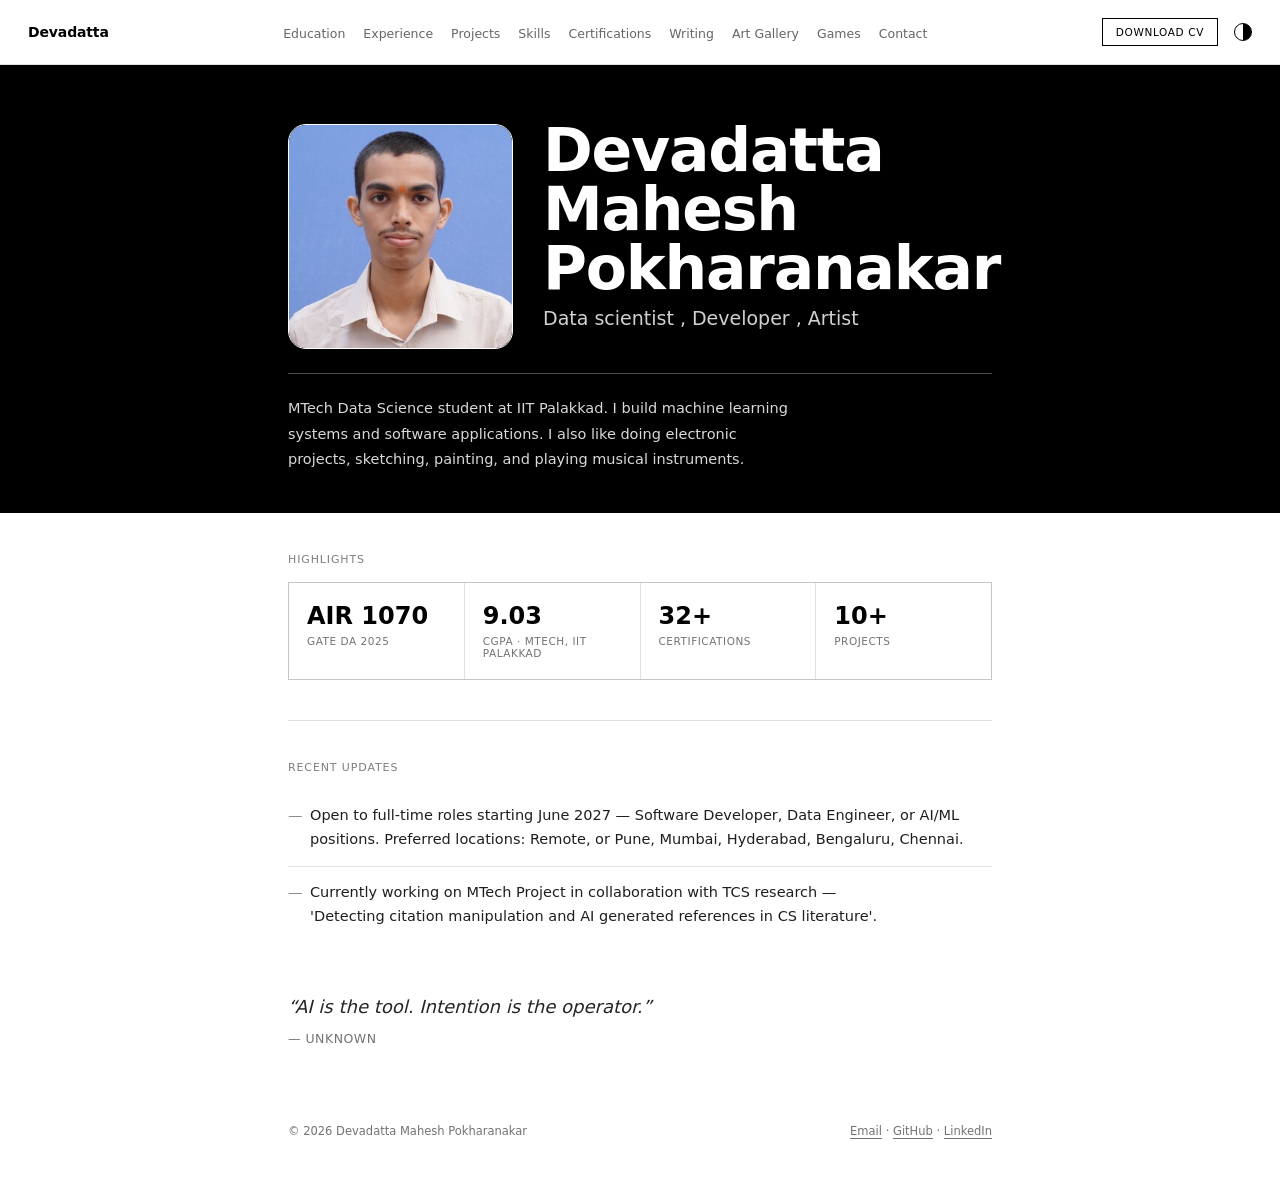
==== commit 753f84f6: "Updated with new content and styles TODO: - all projects - all Certificates  Later- blogs and art ga" ====
--- a/index.html
+++ b/index.html
@@ -5,6 +5,7 @@
 <meta name="viewport" content="width=device-width, initial-scale=1" />
 <title>Portfolio</title>
 <meta name="description" content="Portfolio" />
+<link rel="icon" href="assets/images/favicon.ico" />
 <link rel="stylesheet" href="css/style.css" />
 </head>
 <body data-page="home">
@@ -18,17 +19,18 @@
       <div class="facts" id="facts"><div class="loading">Loading…</div></div>
     </section>
 
-    <nav class="section" aria-label="Site contents">
-      <div class="section-label">Contents</div>
-      <ul class="toc" id="toc"></ul>
-    </nav>
+    <section class="section" id="highlightsSection">
+      <div class="section-label">Highlights</div>
+      <div class="highlights" id="highlights"></div>
+    </section>
 
-    <section class="section">
-      <div class="section-label">Selected projects</div>
-      <div class="idx-list" id="projList"><div class="loading">Loading…</div></div>
-      <p style="margin-top:20px"><a class="back-link" href="projects.html">View all projects →</a></p>
+    <section class="section" id="updatesSection">
+      <div class="section-label">Recent updates</div>
+      <ul class="updates" id="updates"></ul>
     </section>
   </main>
+
+  <blockquote class="quote-block" id="quoteBlock"></blockquote>
 
   <footer class="site-footer" id="siteFooter"></footer>
 
@@ -36,8 +38,3 @@
   <script src="js/pages/home.js"></script>
 </body>
 </html>
-
-<!-- TODO: change color of number indices
- TODO: change color of invert button in dark theme to white
- TODO: make the dots in table of content appear uniformly and also keep them on mobile screen
- TODO: top navbar should convert into a dropdown on smaller screens -->
--- a/css/style.css
+++ b/css/style.css
@@ -38,7 +38,7 @@
 .topbar {
   display: flex; align-items: center; justify-content: space-between;
   gap: 20px; padding: 18px 28px; border-bottom: 1px solid var(--line);
-  flex-wrap: wrap;
+  flex-wrap: wrap; position: relative;
 }
 .topbar .brand { font-weight: 800; font-size: 14px; letter-spacing: -0.01em; }
 .topbar .topbar-nav { display: flex; gap: 18px; flex-wrap: wrap; list-style: none; margin: 0; padding: 0; }
@@ -46,19 +46,27 @@
 .topbar .topbar-nav a:hover { opacity: 1; }
 .topbar .topbar-nav a.active { opacity: 1; font-weight: 700; border-bottom-color: currentColor; }
 .topbar-right { display: flex; align-items: center; gap: 16px; }
+.nav-toggle {
+  display: none; width: 20px; height: 16px; padding: 0; border: none; background: transparent;
+  cursor: pointer; flex-direction: column; justify-content: space-between; flex-shrink: 0;
+  color: var(--ink);
+}
+.nav-toggle span { display: block; height: 1.5px; width: 100%; background: currentColor; transition: transform .15s, opacity .15s; transform-origin: center; }
+.nav-toggle[aria-expanded="true"] span:nth-child(1) { transform: translateY(7.25px) rotate(45deg); }
+.nav-toggle[aria-expanded="true"] span:nth-child(2) { opacity: 0; }
+.nav-toggle[aria-expanded="true"] span:nth-child(3) { transform: translateY(-7.25px) rotate(-45deg); }
 .cv-link { font-size: 10.5px; letter-spacing: .06em; text-transform: uppercase; border: 1px solid currentColor; padding: 7px 13px; }
 .cv-link:hover { background: var(--ink); color: var(--bg); }
 .invert-btn {
-  width: 18px; height: 18px; border-radius: 50%; border: 1.5px solid currentColor;
-  background: transparent; cursor: pointer; padding: 0; flex-shrink: 0;
-}
-html.inverted .invert-btn { background: currentColor; }
+  width: 18px; height: 18px; border-radius: 50%; cursor: pointer; padding: 0; flex-shrink: 0;
+  border: 1.5px solid #000; background: linear-gradient(to right, #fff 50%, #000 50%);
+}
+html.inverted .invert-btn { border-color: #fff; }
 .invert-btn:focus-visible { outline: 2px solid currentColor; outline-offset: 3px; }
 
 /* ------------------------------------------------------------ page band */
 .band { background: var(--ink); color: var(--bg); padding: 56px 28px 40px; }
 .band.band-sm { padding: 42px 28px 34px; }
-.band .kicker { font-size: 11px; letter-spacing: .1em; text-transform: uppercase; opacity: .65; margin-bottom: 18px; }
 .band h1 { font-size: clamp(32px, 6vw, 60px); font-weight: 800; line-height: .98; letter-spacing: -0.02em; margin: 0 0 14px; }
 .band .role { font-size: clamp(15px, 2vw, 19px); font-weight: 300; opacity: .82; margin: 0 0 22px; }
 .band .rule { height: 1px; background: var(--bg); opacity: .3; margin: 22px 0; }
@@ -66,6 +74,34 @@
 .band .band-stats { display: flex; gap: 30px; margin-top: 26px; flex-wrap: wrap; }
 .band .band-stat .v { font-size: 21px; font-weight: 700; font-variant-numeric: tabular-nums; }
 .band .band-stat .l { font-size: 10.5px; opacity: .62; text-transform: uppercase; letter-spacing: .05em; margin-top: 3px; }
+
+.band .band-head { display: flex; align-items: center; gap: 30px; flex-wrap: wrap; }
+.band .avatar {
+  width: 225px; height: 225px; border-radius: 18px; overflow: hidden; flex-shrink: 0;
+  border: 1.5px solid var(--bg); background: rgba(255, 255, 255, .08);
+}
+.band .avatar img { width: 100%; height: 100%; object-fit: cover; }
+.band .band-head-text { flex: 1; min-width: 220px; }
+.band .band-head-text h1 { margin-bottom: 10px; }
+
+/* -------------------------------------------------------- highlights strip */
+.highlights { display: grid; grid-template-columns: repeat(auto-fit, minmax(140px, 1fr)); gap: 1px; background: var(--line); border: 1px solid var(--line); }
+.highlight { background: var(--bg); padding: 20px 18px; display: block; }
+a.highlight { cursor: pointer; transition: background .12s, color .12s; }
+a.highlight:hover { background: var(--ink); color: var(--bg); }
+.highlight .v { font-size: 24px; font-weight: 800; font-variant-numeric: tabular-nums; line-height: 1.1; }
+.highlight .l { font-size: 10.5px; opacity: .55; text-transform: uppercase; letter-spacing: .05em; margin-top: 6px; }
+
+/* ----------------------------------------------------------- updates */
+.updates { list-style: none; margin: 0; padding: 0; }
+.updates li { position: relative; padding: 14px 6px 14px 22px; border-bottom: 1px solid var(--line); font-size: 14.5px; line-height: 1.65; opacity: .88; }
+.updates li:last-child { border-bottom: none; }
+.updates li::before { content: "—"; position: absolute; left: 0; opacity: .5; }
+
+/* ------------------------------------------------------------- quote */
+.quote-block { max-width: 760px; margin: 0 auto; padding: 10px 28px 48px; }
+.quote-block .q-text { font-size: 18px; font-style: italic; line-height: 1.6; margin: 0 0 10px; opacity: .85; max-width: 58ch; }
+.quote-block .q-author { font-size: 12.5px; opacity: .55; margin: 0; text-transform: uppercase; letter-spacing: .04em; }
 
 /* -------------------------------------------------------- section label */
 .section-label { font-size: 11px; letter-spacing: .08em; text-transform: uppercase; opacity: .5; margin-bottom: 16px; }
@@ -90,6 +126,7 @@
 .idx-row { display: grid; grid-template-columns: 60px 1fr; gap: 4px 18px; padding: 22px 0; border-bottom: 1px solid var(--line); align-items: baseline; }
 .idx-row:last-child { border-bottom: none; }
 .idx-row .ghost { font-size: 38px; font-weight: 800; opacity: .12; line-height: 1; font-variant-numeric: tabular-nums; }
+html.inverted .idx-row .ghost { opacity: .28; }
 .idx-row .t { font-size: 17px; font-weight: 700; margin: 0 0 4px; }
 .idx-row .t a { border-bottom: 1px solid transparent; }
 .idx-row .t a:hover { border-bottom-color: currentColor; }
@@ -99,6 +136,7 @@
 .idx-row .links { display: flex; gap: 16px; margin-top: 12px; font-size: 12px; }
 .idx-row .links a { border-bottom: 1px solid currentColor; }
 .idx-row .status { font-size: 10.5px; opacity: .5; text-transform: uppercase; letter-spacing: .04em; }
+.idx-row-plain { grid-template-columns: 1fr; opacity: .65; }
 
 /* ------------------------------------------------------------- row list */
 .row-list { list-style: none; margin: 0; padding: 0; }
@@ -240,9 +278,10 @@
 .site-footer a { border-bottom: 1px solid currentColor; opacity: 1; }
 .site-footer a:hover { opacity: .6; }
 
-@media (max-width: 640px) {
+@media (max-width: 820px) {
   .toc a .leader { display: none; }
   .idx-row { grid-template-columns: 40px 1fr; }
+  .idx-row.idx-row-plain { grid-template-columns: 1fr; }
   .idx-row .ghost { font-size: 26px; }
   .field-row { grid-template-columns: 1fr; }
   .field-row .y { opacity: .5; }
@@ -251,4 +290,19 @@
   .exp-block .date { white-space: normal; }
   .lightbox-body { padding: 0 12px; }
   .lightbox-nav { padding: 8px; font-size: 22px; }
-}
+
+  .band .avatar { width: 128px; height: 128px; border-radius: 12px; }
+  .band .band-head { gap: 18px; }
+
+  .nav-toggle { display: flex; }
+  .topbar { padding: 16px 20px; }
+  .topbar .topbar-nav {
+    order: 3; flex-basis: 100%; flex-direction: column; gap: 0;
+    max-height: 0; overflow: hidden; margin-top: 0;
+    transition: max-height .2s ease;
+  }
+  .topbar.nav-open .topbar-nav { max-height: 400px; margin-top: 16px; }
+  .topbar .topbar-nav li { width: 100%; border-top: 1px solid var(--line); }
+  .topbar .topbar-nav a { display: block; padding: 12px 2px; }
+  .cv-link { display: none; }
+}
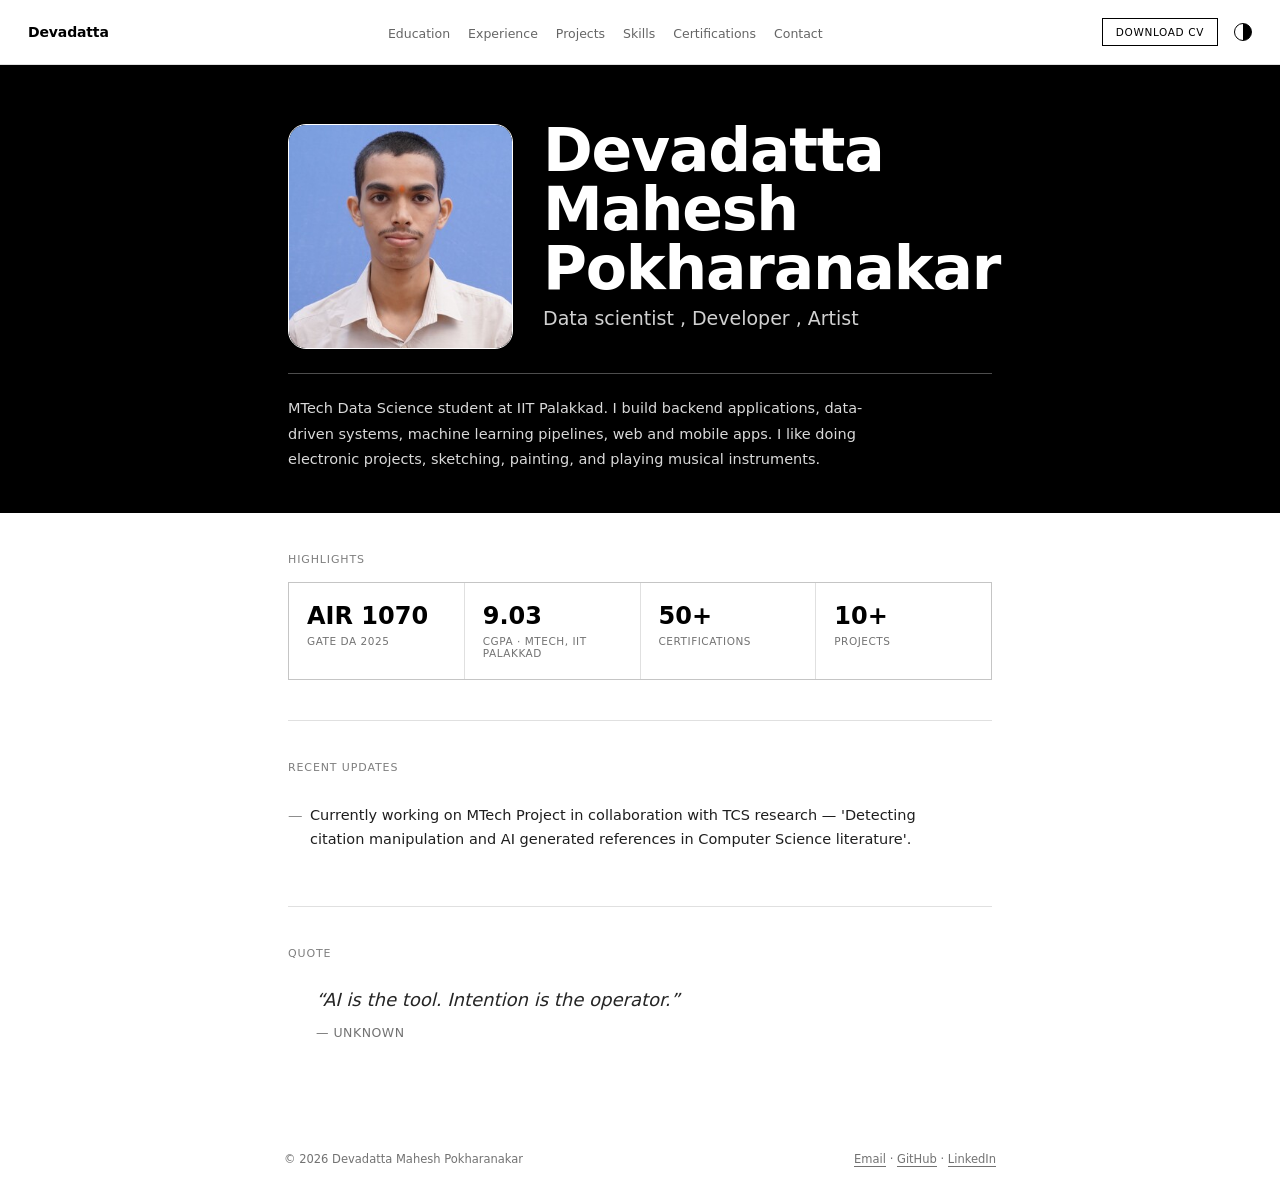
==== commit 7af53b4d: "SEO and enhancements - Added certificate URLs - Updated site metadata for improved SEO and user expe" ====
--- a/index.html
+++ b/index.html
@@ -3,8 +3,18 @@
 <head>
 <meta charset="utf-8" />
 <meta name="viewport" content="width=device-width, initial-scale=1" />
-<title>Portfolio</title>
-<meta name="description" content="Portfolio" />
+<title>Devadatta Pokharanakar — Data Scientist &amp; Developer</title>
+<meta name="description" content="Portfolio of Devadatta Pokharanakar, MTech Data Science student at IIT Palakkad, building ML pipelines, backend systems, and web &amp; mobile apps." />
+<link rel="canonical" href="https://devadattap.github.io/" />
+<meta property="og:type" content="website" />
+<meta property="og:title" content="Devadatta Pokharanakar — Data Scientist & Developer" />
+<meta property="og:description" content="Portfolio of Devadatta Pokharanakar, MTech Data Science student at IIT Palakkad, building ML pipelines, backend systems, and web & mobile apps." />
+<meta property="og:url" content="https://devadattap.github.io/" />
+<meta property="og:image" content="https://devadattap.github.io/assets/images/profile.jpg" />
+<meta name="twitter:card" content="summary" />
+<meta name="twitter:title" content="Devadatta Pokharanakar — Data Scientist & Developer" />
+<meta name="twitter:description" content="Portfolio of Devadatta Pokharanakar, MTech Data Science student at IIT Palakkad, building ML pipelines, backend systems, and web & mobile apps." />
+<meta name="twitter:image" content="https://devadattap.github.io/assets/images/profile.jpg" />
 <link rel="icon" href="assets/images/favicon.ico" />
 <link rel="stylesheet" href="css/style.css" />
 </head>
@@ -28,9 +38,12 @@
       <div class="section-label">Recent updates</div>
       <ul class="updates" id="updates"></ul>
     </section>
+
+    <section class="section" id="quoteSection">
+      <div class="section-label">Quote</div>
+      <blockquote class="quote-block" id="quoteBlock"></blockquote>
+    </section>
   </main>
-
-  <blockquote class="quote-block" id="quoteBlock"></blockquote>
 
   <footer class="site-footer" id="siteFooter"></footer>
 
--- a/css/style.css
+++ b/css/style.css
@@ -70,7 +70,7 @@
 .band h1 { font-size: clamp(32px, 6vw, 60px); font-weight: 800; line-height: .98; letter-spacing: -0.02em; margin: 0 0 14px; }
 .band .role { font-size: clamp(15px, 2vw, 19px); font-weight: 300; opacity: .82; margin: 0 0 22px; }
 .band .rule { height: 1px; background: var(--bg); opacity: .3; margin: 22px 0; }
-.band p.desc { font-size: 14.5px; line-height: 1.75; max-width: 58ch; opacity: .85; margin: 0; }
+.band p.desc { font-size: 14.5px; line-height: 1.75; max-width: 70ch; opacity: .85; margin: 0; }
 .band .band-stats { display: flex; gap: 30px; margin-top: 26px; flex-wrap: wrap; }
 .band .band-stat .v { font-size: 21px; font-weight: 700; font-variant-numeric: tabular-nums; }
 .band .band-stat .l { font-size: 10.5px; opacity: .62; text-transform: uppercase; letter-spacing: .05em; margin-top: 3px; }
@@ -177,6 +177,11 @@
 .exp-block .company { font-size: 13px; opacity: .62; margin-top: 3px; }
 .exp-block .date { font-size: 12px; opacity: .55; font-variant-numeric: tabular-nums; white-space: nowrap; }
 .exp-block ul { margin: 16px 0 0; padding-left: 18px; font-size: 13.5px; line-height: 1.85; opacity: .88; }
+.exp-block ul ul { margin: 4px 0 8px; padding-left: 20px; font-size: 12.5px; opacity: .85; line-height: 1.7; }
+
+.cert-link { border-bottom: 1px solid transparent; }
+.cert-link:hover { border-bottom-color: currentColor; }
+.cert-arrow { display: inline-block; margin-left: 4px; opacity: .55; font-size: .85em; transform: translateY(-1px); }
 
 .train-row { display: flex; justify-content: space-between; gap: 12px; padding: 12px 0; border-bottom: 1px solid var(--line); }
 .train-row .name { font-size: 13px; font-weight: 600; }
@@ -274,7 +279,7 @@
 .loading { opacity: .4; font-size: 13px; padding: 30px 0; }
 .empty { opacity: .5; font-size: 13px; padding: 20px 0; }
 
-.site-footer { padding: 30px 28px 44px; display: flex; justify-content: space-between; flex-wrap: wrap; gap: 10px; font-size: 11.5px; opacity: .55; max-width: 760px; margin: 0 auto; }
+.site-footer { padding: 24px 24px 24px; display: flex; justify-content: space-between; flex-wrap: wrap; gap: 10px; font-size: 11.5px; opacity: .55; max-width: 760px; margin: 0 auto; }
 .site-footer a { border-bottom: 1px solid currentColor; opacity: 1; }
 .site-footer a:hover { opacity: .6; }
 
